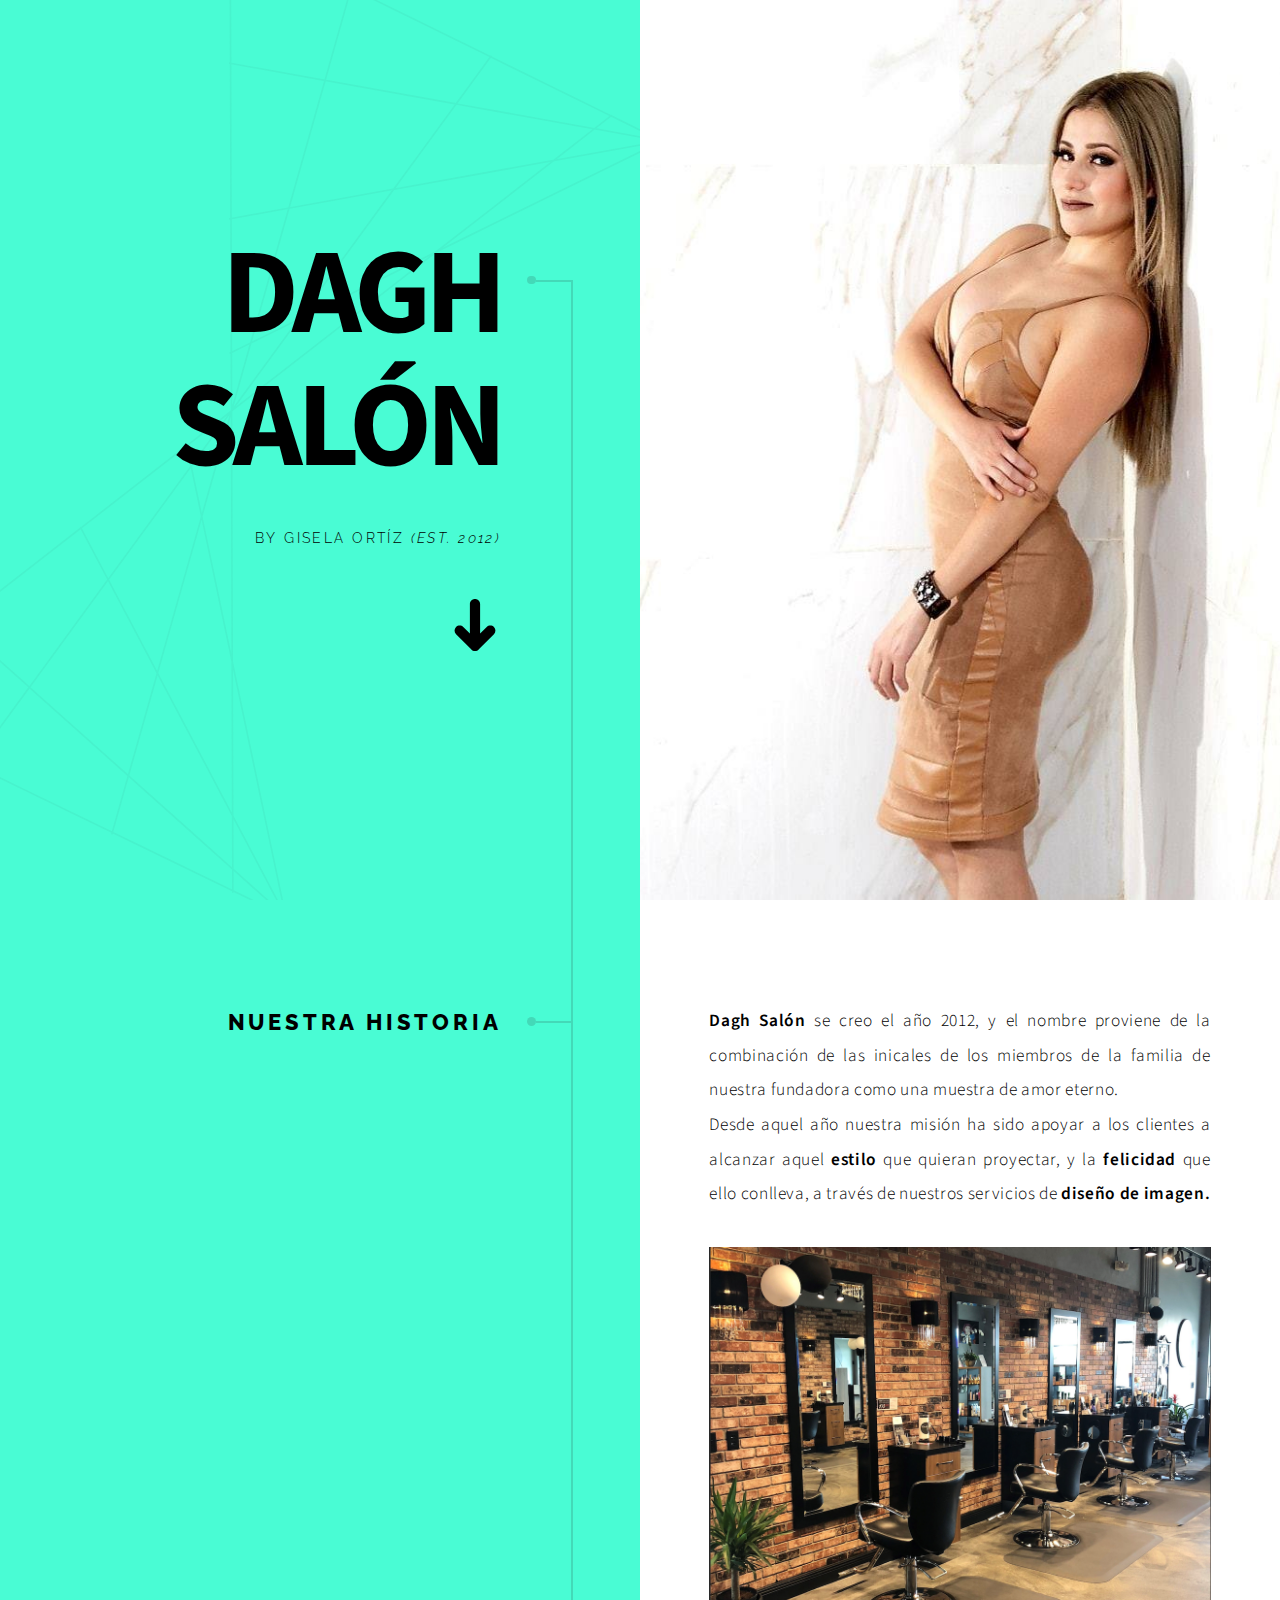
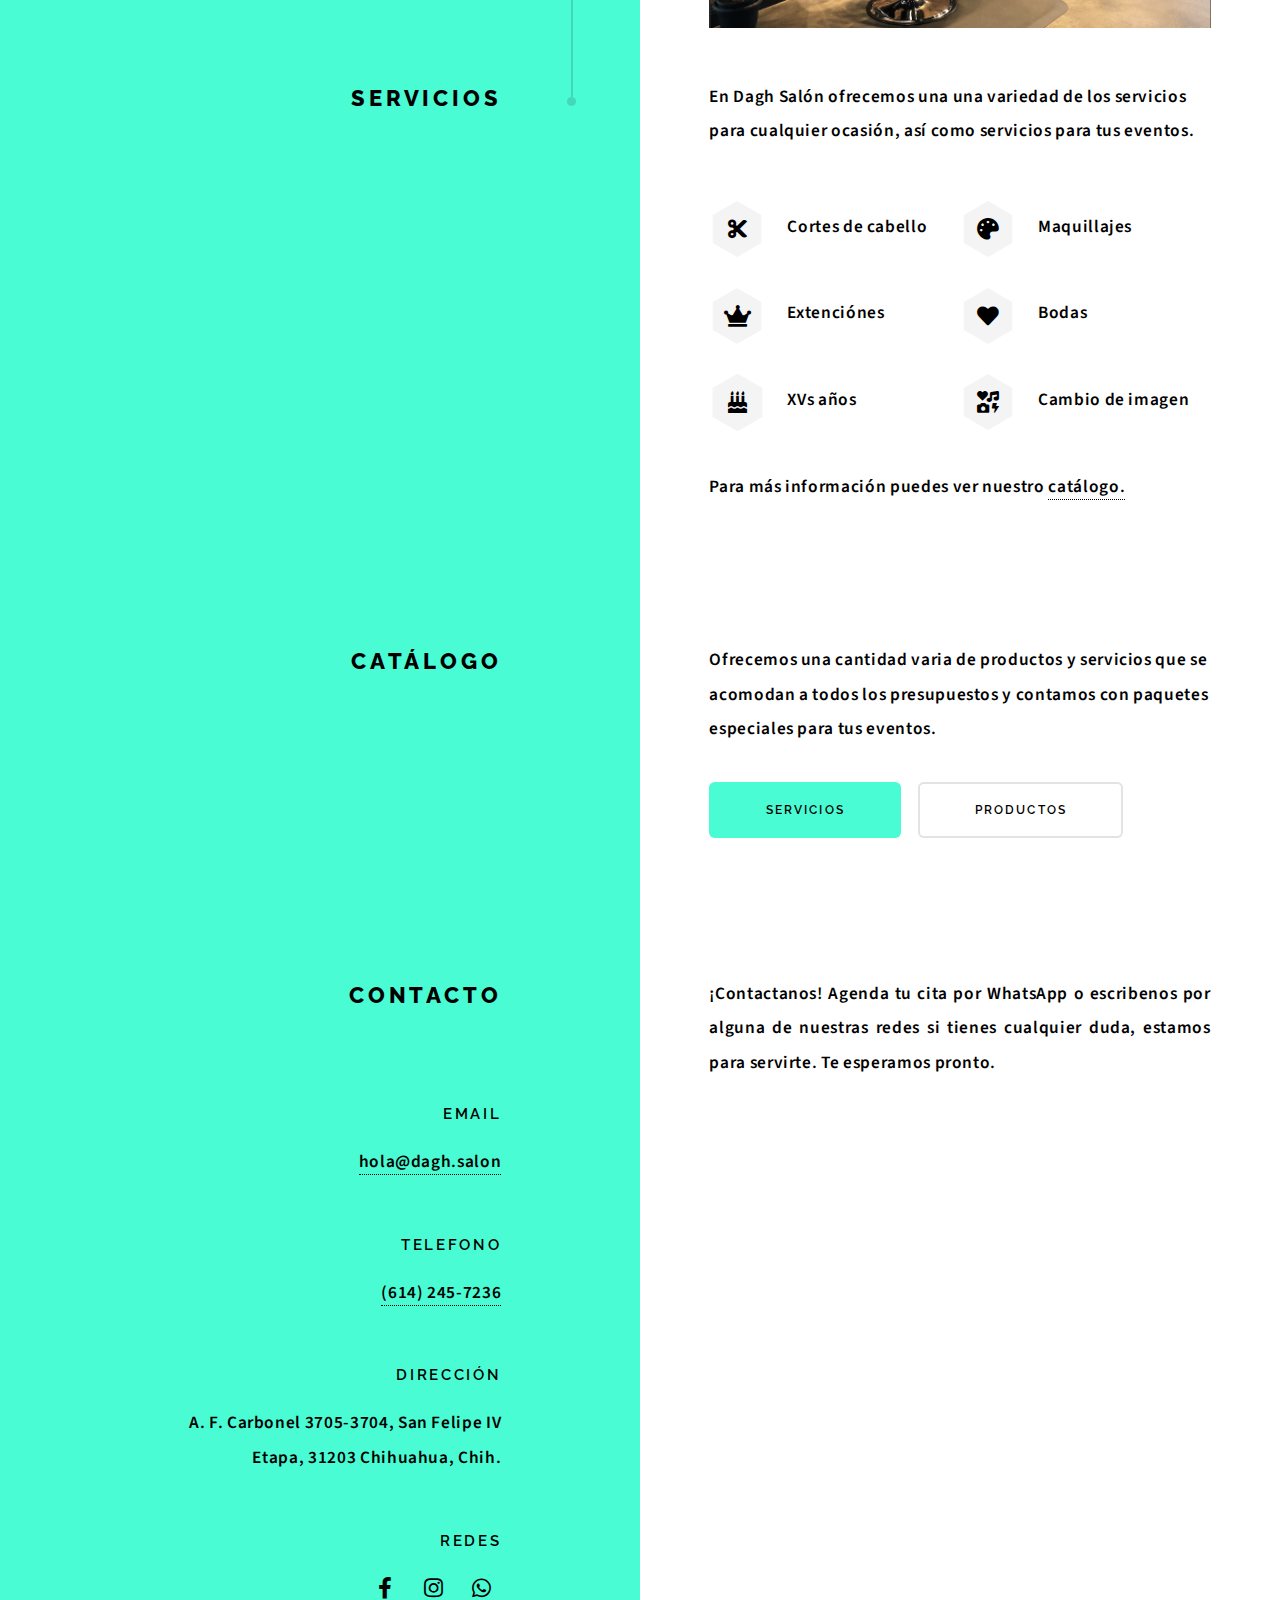
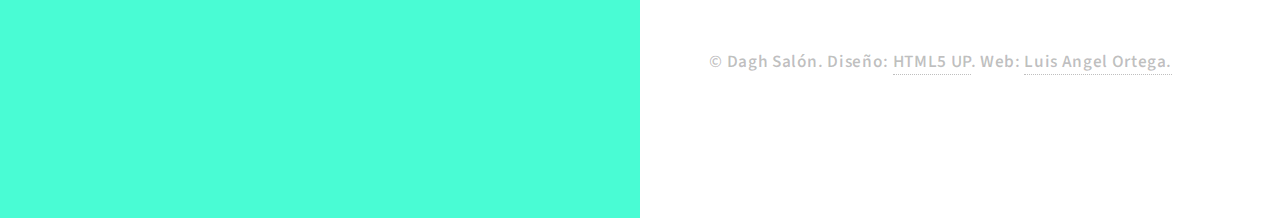
==== index.html @ 9824802d "🔥 Deleted testimony section" ====
<!DOCTYPE HTML>
<html>
	<head>
		<title>Dagh Salón - By Gisela Ortíz</title>
		<meta charset="utf-8" />
		<meta name="viewport" content="width=device-width, initial-scale=1, user-scalable=no" />
		<meta name="description" content="" />
		<meta name="keywords" content="" />
		<link rel="stylesheet" href="assets/css/paradigm.css" />
	</head>
	<body class="is-preload">

		<!-- Wrapper -->
			<div id="wrapper">

				<!-- Intro -->
					<section class="intro">
						<header>
							<h1 style="width: 20rem !important; font-size: 7rem !important;">
								DAGH SALÓN
							</h1>
							<p>
								By Gisela Ortíz
								<i>(Est. 2012)</i>
							</p>
							<ul class="actions">
								<li><a href="#first" class="arrow scrolly"><span class="label">Next</span></a></li>
							</ul>
						</header>
						<div class="content">
							<span class="image fill" data-position="center"><img src="images/pic01.jpg" alt="" /></span>
						</div>
					</section>

				<!-- Section -->
					<section id="first">
						<header>
							<h2>Nuestra historia</h2>
						</header>
						<div class="content">
							<p style="text-align: justify;">
								<strong>Dagh Salón</strong> se creo el año 2012, y el nombre proviene de la combinación de las inicales de los miembros de la familia de nuestra fundadora como una muestra de amor eterno. 
								<br>
								Desde aquel año nuestra misión ha sido apoyar a los clientes a alcanzar aquel <strong>estilo</strong> que quieran proyectar, y la <strong>felicidad</strong> que ello conlleva, a través de nuestros servicios de <strong>diseño de imagen.<strong>
							</p>
							<span class="image main"><img src="images/interior.png" alt="" /></span>
						</div>
					</section>

				<!-- Section -->
					<section>
						<header>
							<h2>Servicios</h2>
						</header>
						<div class="content">
							<p> En Dagh Salón ofrecemos una una variedad de los servicios para cualquier ocasión, así como servicios para tus eventos. </p>
							<ul class="feature-icons">
								<li class="icon solid fa-cut">Cortes de cabello</li>
								<li class="icon solid fa-palette">Maquillajes</li>
								<li class="icon solid fa-crown">Extenciónes</li>
								<li class="icon solid fa-heart">Bodas</li>
								<li class="icon solid fa-birthday-cake">XVs años</li>
								<li class="icon solid fa-icons">Cambio de imagen</li>
							</ul>
							<p>
								Para más información puedes ver nuestro 
								<a href="#catalog"><strong>catálogo.</strong></a>
							</p>
						</div>
					</section>

				<!-- Section -->
					<section>
						<header>
							<h2 id="catalog">Catálogo</h2>
						</header>
						<div class="content">
							<p>Ofrecemos una cantidad varia de productos y servicios que se acomodan a todos los presupuestos y contamos con paquetes especiales para tus eventos.</p>
							<ul class="actions">
								<li><a href="#" class="button primary large">Servicios</a></li>
								<li><a href="#" class="button large">Productos</a></li>
							</ul>
						</div>
					</section>
				<!-- Section -->
					<section>
						<header>
							<h2>Contacto</h2>
						</header>
						<div class="content">
							<p style="text-align: justify;">¡Contactanos! Agenda tu cita por WhatsApp o escribenos por alguna de nuestras redes si tienes cualquier duda, estamos para servirte. Te esperamos pronto.</p>
							<br>
							<!-- Google Maps iFrame -->
							<div>
								<iframe class="maps" src="https://www.google.com/maps/embed?pb=!1m18!1m12!1m3!1d3501.2362577382005!2d-106.10038948529284!3d28.65264378240988!2m3!1f0!2f0!3f0!3m2!1i1024!2i768!4f13.1!3m3!1m2!1s0x86ea432086ed272f%3A0x698ceb6345c88016!2sDagh%20Sal%C3%B3n%20By%20GIsela%20Ortiz!5e0!3m2!1ses-419!2smx!4v1629132084554!5m2!1ses-419!2smx" style="border:0;" allowfullscreen="" loading="lazy"></iframe>
							</div>
						</div>
						<footer>
							<ul class="items">
								<li>
									<h3>Email</h3>
									<a href="mailto:hola@dagh.salon">hola@dagh.salon</a>
								</li>
								<li>
									<h3>Telefono</h3>
									<a href="tel:+526142457236">(614) 245-7236</a>
								</li>
								<li>
									<h3>Dirección</h3>
									<span>A. F. Carbonel 3705-3704, San Felipe IV Etapa, 31203 Chihuahua, Chih.</span>
								</li>
								<li>
									<h3>Redes</h3>
									<ul class="icons">
										<li><a href="https://www.facebook.com/Dagh-Salon-by-Gisela-Ortiz-1614428148847439" class="icon brands fa-facebook-f"><span class="label">Facebook</span></a></li>
										<li><a href="https://www.instagram.com/daghsalon/" class="icon brands fa-instagram"><span class="label">Instagram</span></a></li>
										<li><a href="https://wa.me/526142457236" class="icon brands fa-whatsapp"><span class="label">WhatsApp</span></a></li>
									</ul>
								</li>
							</ul>
						</footer>
					</section>

				<!-- Copyright -->
					<div class="copyright">
						&copy; Dagh Salón.
						Diseño: <a href="https://html5up.net/">HTML5 UP</a>.
						Web: <a href="https://luisangel.me/">Luis Angel Ortega.</a>
					</div>

			</div>

		<!-- Scripts -->
			<script src="assets/js/jquery.min.js"></script>
			<script src="assets/js/jquery.scrolly.min.js"></script>
			<script src="assets/js/browser.min.js"></script>
			<script src="assets/js/breakpoints.min.js"></script>
			<script src="assets/js/paradigm-util.js"></script>
			<script src="assets/js/paradigm.js"></script>

	</body>
</html>
---- assets/css/paradigm.css ----
@import url(fontawesome-all.min.css);
@import url("https://fonts.googleapis.com/css?family=Source+Sans+Pro:300,600,700,300i,600i,700i|Raleway:600,800");

/*
	Paradigm Shift by HTML5 UP
	html5up.net | @ajlkn
	Free for personal and commercial use under the CCA 3.0 license (html5up.net/license)
*/

html, body, div, span, applet, object,
iframe, h1, h2, h3, h4, h5, h6, p, blockquote,
pre, a, abbr, acronym, address, big, cite,
code, del, dfn, em, img, ins, kbd, q, s, samp,
small, strike, strong, sub, sup, tt, var, b,
u, i, center, dl, dt, dd, ol, ul, li, fieldset,
form, label, legend, table, caption, tbody,
tfoot, thead, tr, th, td, article, aside,
canvas, details, embed, figure, figcaption,
footer, header, hgroup, menu, nav, output, ruby,
section, summary, time, mark, audio, video {
	margin: 0;
	padding: 0;
	border: 0;
	font-size: 100%;
	font: inherit;
	vertical-align: baseline;}

article, aside, details, figcaption, figure,
footer, header, hgroup, menu, nav, section {
	display: block;}

body {
	line-height: 1;
}

ol, ul {
	list-style: none;
}

blockquote, q {
	quotes: none;
}

	blockquote:before, blockquote:after, q:before, q:after {
		content: '';
		content: none;
	}

table {
	border-collapse: collapse;
	border-spacing: 0;
}

body {
	-webkit-text-size-adjust: none;
}

mark {
	background-color: transparent;
	color: inherit;
}

input::-moz-focus-inner {
	border: 0;
	padding: 0;
}

input, select, textarea {
	-moz-appearance: none;
	-webkit-appearance: none;
	-ms-appearance: none;
	appearance: none;
}

/* Basic */

	@-ms-viewport {
		width: device-width;
	}

	body {
		-ms-overflow-style: scrollbar;
	}

	@media screen and (max-width: 480px) {

		html, body {
			min-width: 320px;
		}

	}

	html {
		box-sizing: border-box;
	}

	*, *:before, *:after {
		box-sizing: inherit;
	}

	html {
		overflow-x: hidden;
	}

	body {
		background: #ffffff;
		overflow-x: hidden;
	}

		body.is-preload *, body.is-preload *:before, body.is-preload *:after {
			-moz-animation: none !important;
			-webkit-animation: none !important;
			-ms-animation: none !important;
			animation: none !important;
			-moz-transition: none !important;
			-webkit-transition: none !important;
			-ms-transition: none !important;
			transition: none !important;
		}

/* Typography */

	html {
		font-size: 18pt;
	}

		@media screen and (max-width: 1920px) {

			html {
				font-size: 13pt;
			}

		}

		@media screen and (max-width: 1152px) {

			html {
				font-size: 14pt;
			}

		}

		@media screen and (max-width: 736px) {

			html {
				font-size: 12pt;
			}

		}

		@media screen and (max-width: 480px) {

			html {
				font-size: 11pt;
			}

		}

	body {
		background-color: #ffffff;
		color: #000000;
	}

	body, input, select, textarea {
		color: #000000;
		font-family: "Source Sans Pro", Helvetica, sans-serif;
		font-size: 1rem;
		font-weight: 300;
		letter-spacing: 0.0375em;
		line-height: 2;
	}

	a {
		-moz-transition: border-bottom-color 0.25s ease-in-out;
		-webkit-transition: border-bottom-color 0.25s ease-in-out;
		-ms-transition: border-bottom-color 0.25s ease-in-out;
		transition: border-bottom-color 0.25s ease-in-out;
		text-decoration: none;
		color: #000000;
		border-bottom: dotted 1px;
	}

		a:hover {
			text-decoration: none;
			border-bottom-color: transparent;
		}

	strong, b {
		font-weight: 600;
		color: #000000;
	}

	em, i {
		font-style: italic;
	}

	p {
		margin: 0 0 2rem 0;
	}

	h1, h2, h3, h4, h5, h6 {
		color: #000000;
		font-family: "Raleway", Helvetica, sans-serif;
		font-weight: 600;
		letter-spacing: 0.175em;
		line-height: 1.75;
		margin: 0 0 1.5rem 0;
		text-transform: uppercase;
	}

		h1 a, h2 a, h3 a, h4 a, h5 a, h6 a {
			color: inherit;
			text-decoration: none;
		}

	h1 {
		font-family: "Source Sans Pro", Helvetica, sans-serif;
		font-size: 5rem;
		font-weight: 700;
		letter-spacing: -0.05em;
		line-height: 1.1;
		margin: 0 0 1.5rem 0;
		text-transform: none;
	}

	h2 {
		font-size: 1.25rem;
		font-weight: 800;
		margin: 0 0 2rem 0;
	}

	h3 {
		font-size: 0.875rem;
	}

	h4 {
		font-size: 0.875rem;
	}

	h5 {
		font-size: 0.75rem;
	}

	h6 {
		font-size: 0.625rem;
	}

	@media screen and (max-width: 736px) {

		h1 {
			font-size: 4.5rem;
			line-height: 1.1;
		}

		h2 {
			font-size: 1.25rem;
			line-height: 1.7;
		}

		h3 {
			font-size: 0.9rem;
		}

		h4 {
			font-size: 0.75rem;
		}

		h5 {
			font-size: 0.675rem;
		}

	}

	@media screen and (max-width: 360px) {

		h1 {
			font-size: 3.75rem;
		}

		h2 {
			font-size: 1.125rem;
		}

		h3 {
			font-size: 0.8rem;
		}

		h4 {
			font-size: 0.675rem;
		}

		h5 {
			font-size: 0.675rem;
		}

	}

	sub {
		font-size: 0.8rem;
		position: relative;
		top: 0.5rem;
	}

	sup {
		font-size: 0.8rem;
		position: relative;
		top: -0.5rem;
	}

	blockquote {
		border-left: solid 0.5rem rgba(144, 144, 144, 0.25);
		font-style: italic;
		margin: 0 0 2rem 0;
		padding: 1rem 0 1rem 2rem;
	}

	code {
		background: rgba(144, 144, 144, 0.1);
		border-radius: 0.325rem;
		font-family: "Courier New", monospace;
		font-size: 0.9rem;
		margin: 0 0.25rem;
		padding: 0.25rem 0.65rem;
	}

	pre {
		-webkit-overflow-scrolling: touch;
		font-family: "Courier New", monospace;
		font-size: 0.9rem;
		margin: 0 0 2rem 0;
		width: 100%;
	}

		pre code {
			display: block;
			line-height: 1.75;
			padding: 1rem 1.5rem;
			overflow-x: auto;
		}

	hr {
		border: 0;
		border-bottom: solid 2px rgba(144, 144, 144, 0.25);
		margin: 3rem 0;
	}

		hr.major {
			margin: 5rem 0;
		}

		@media screen and (max-width: 736px) {

			hr.major {
				margin: 3rem 0;
			}

		}

/* Row */

	.row {
		display: flex;
		flex-wrap: wrap;
		box-sizing: border-box;
		align-items: stretch;
	}

		.row > * {
			box-sizing: border-box;
		}

		.row.gtr-uniform > * > :last-child {
			margin-bottom: 0;
		}

		.row.aln-left {
			justify-content: flex-start;
		}

		.row.aln-center {
			justify-content: center;
		}

		.row.aln-right {
			justify-content: flex-end;
		}

		.row.aln-top {
			align-items: flex-start;
		}

		.row.aln-middle {
			align-items: center;
		}

		.row.aln-bottom {
			align-items: flex-end;
		}

		.row > .imp {
			order: -1;
		}

		.row > .col-1 {
			width: 8.33333%;
		}

		.row > .off-1 {
			margin-left: 8.33333%;
		}

		.row > .col-2 {
			width: 16.66667%;
		}

		.row > .off-2 {
			margin-left: 16.66667%;
		}

		.row > .col-3 {
			width: 25%;
		}

		.row > .off-3 {
			margin-left: 25%;
		}

		.row > .col-4 {
			width: 33.33333%;
		}

		.row > .off-4 {
			margin-left: 33.33333%;
		}

		.row > .col-5 {
			width: 41.66667%;
		}

		.row > .off-5 {
			margin-left: 41.66667%;
		}

		.row > .col-6 {
			width: 50%;
		}

		.row > .off-6 {
			margin-left: 50%;
		}

		.row > .col-7 {
			width: 58.33333%;
		}

		.row > .off-7 {
			margin-left: 58.33333%;
		}

		.row > .col-8 {
			width: 66.66667%;
		}

		.row > .off-8 {
			margin-left: 66.66667%;
		}

		.row > .col-9 {
			width: 75%;
		}

		.row > .off-9 {
			margin-left: 75%;
		}

		.row > .col-10 {
			width: 83.33333%;
		}

		.row > .off-10 {
			margin-left: 83.33333%;
		}

		.row > .col-11 {
			width: 91.66667%;
		}

		.row > .off-11 {
			margin-left: 91.66667%;
		}

		.row > .col-12 {
			width: 100%;
		}

		.row > .off-12 {
			margin-left: 100%;
		}

		.row.gtr-0 {
			margin-top: 0;
			margin-left: 0rem;
		}

			.row.gtr-0 > * {
				padding: 0 0 0 0rem;
			}

			.row.gtr-0.gtr-uniform {
				margin-top: 0rem;
			}

				.row.gtr-0.gtr-uniform > * {
					padding-top: 0rem;
				}

		.row.gtr-25 {
			margin-top: 0;
			margin-left: -0.5rem;
		}

			.row.gtr-25 > * {
				padding: 0 0 0 0.5rem;
			}

			.row.gtr-25.gtr-uniform {
				margin-top: -0.5rem;
			}

				.row.gtr-25.gtr-uniform > * {
					padding-top: 0.5rem;
				}

		.row.gtr-50 {
			margin-top: 0;
			margin-left: -1rem;
		}

			.row.gtr-50 > * {
				padding: 0 0 0 1rem;
			}

			.row.gtr-50.gtr-uniform {
				margin-top: -1rem;
			}

				.row.gtr-50.gtr-uniform > * {
					padding-top: 1rem;
				}

		.row {
			margin-top: 0;
			margin-left: -2rem;
		}

			.row > * {
				padding: 0 0 0 2rem;
			}

			.row.gtr-uniform {
				margin-top: -2rem;
			}

				.row.gtr-uniform > * {
					padding-top: 2rem;
				}

		.row.gtr-150 {
			margin-top: 0;
			margin-left: -3rem;
		}

			.row.gtr-150 > * {
				padding: 0 0 0 3rem;
			}

			.row.gtr-150.gtr-uniform {
				margin-top: -3rem;
			}

				.row.gtr-150.gtr-uniform > * {
					padding-top: 3rem;
				}

		.row.gtr-200 {
			margin-top: 0;
			margin-left: -4rem;
		}

			.row.gtr-200 > * {
				padding: 0 0 0 4rem;
			}

			.row.gtr-200.gtr-uniform {
				margin-top: -4rem;
			}

				.row.gtr-200.gtr-uniform > * {
					padding-top: 4rem;
				}

		@media screen and (max-width: 1920px) {

			.row {
				display: flex;
				flex-wrap: wrap;
				box-sizing: border-box;
				align-items: stretch;
			}

				.row > * {
					box-sizing: border-box;
				}

				.row.gtr-uniform > * > :last-child {
					margin-bottom: 0;
				}

				.row.aln-left {
					justify-content: flex-start;
				}

				.row.aln-center {
					justify-content: center;
				}

				.row.aln-right {
					justify-content: flex-end;
				}

				.row.aln-top {
					align-items: flex-start;
				}

				.row.aln-middle {
					align-items: center;
				}

				.row.aln-bottom {
					align-items: flex-end;
				}

				.row > .imp-xlarge {
					order: -1;
				}

				.row > .col-1-xlarge {
					width: 8.33333%;
				}

				.row > .off-1-xlarge {
					margin-left: 8.33333%;
				}

				.row > .col-2-xlarge {
					width: 16.66667%;
				}

				.row > .off-2-xlarge {
					margin-left: 16.66667%;
				}

				.row > .col-3-xlarge {
					width: 25%;
				}

				.row > .off-3-xlarge {
					margin-left: 25%;
				}

				.row > .col-4-xlarge {
					width: 33.33333%;
				}

				.row > .off-4-xlarge {
					margin-left: 33.33333%;
				}

				.row > .col-5-xlarge {
					width: 41.66667%;
				}

				.row > .off-5-xlarge {
					margin-left: 41.66667%;
				}

				.row > .col-6-xlarge {
					width: 50%;
				}

				.row > .off-6-xlarge {
					margin-left: 50%;
				}

				.row > .col-7-xlarge {
					width: 58.33333%;
				}

				.row > .off-7-xlarge {
					margin-left: 58.33333%;
				}

				.row > .col-8-xlarge {
					width: 66.66667%;
				}

				.row > .off-8-xlarge {
					margin-left: 66.66667%;
				}

				.row > .col-9-xlarge {
					width: 75%;
				}

				.row > .off-9-xlarge {
					margin-left: 75%;
				}

				.row > .col-10-xlarge {
					width: 83.33333%;
				}

				.row > .off-10-xlarge {
					margin-left: 83.33333%;
				}

				.row > .col-11-xlarge {
					width: 91.66667%;
				}

				.row > .off-11-xlarge {
					margin-left: 91.66667%;
				}

				.row > .col-12-xlarge {
					width: 100%;
				}

				.row > .off-12-xlarge {
					margin-left: 100%;
				}

				.row.gtr-0 {
					margin-top: 0;
					margin-left: 0rem;
				}

					.row.gtr-0 > * {
						padding: 0 0 0 0rem;
					}

					.row.gtr-0.gtr-uniform {
						margin-top: 0rem;
					}

						.row.gtr-0.gtr-uniform > * {
							padding-top: 0rem;
						}

				.row.gtr-25 {
					margin-top: 0;
					margin-left: -0.5rem;
				}

					.row.gtr-25 > * {
						padding: 0 0 0 0.5rem;
					}

					.row.gtr-25.gtr-uniform {
						margin-top: -0.5rem;
					}

						.row.gtr-25.gtr-uniform > * {
							padding-top: 0.5rem;
						}

				.row.gtr-50 {
					margin-top: 0;
					margin-left: -1rem;
				}

					.row.gtr-50 > * {
						padding: 0 0 0 1rem;
					}

					.row.gtr-50.gtr-uniform {
						margin-top: -1rem;
					}

						.row.gtr-50.gtr-uniform > * {
							padding-top: 1rem;
						}

				.row {
					margin-top: 0;
					margin-left: -2rem;
				}

					.row > * {
						padding: 0 0 0 2rem;
					}

					.row.gtr-uniform {
						margin-top: -2rem;
					}

						.row.gtr-uniform > * {
							padding-top: 2rem;
						}

				.row.gtr-150 {
					margin-top: 0;
					margin-left: -3rem;
				}

					.row.gtr-150 > * {
						padding: 0 0 0 3rem;
					}

					.row.gtr-150.gtr-uniform {
						margin-top: -3rem;
					}

						.row.gtr-150.gtr-uniform > * {
							padding-top: 3rem;
						}

				.row.gtr-200 {
					margin-top: 0;
					margin-left: -4rem;
				}

					.row.gtr-200 > * {
						padding: 0 0 0 4rem;
					}

					.row.gtr-200.gtr-uniform {
						margin-top: -4rem;
					}

						.row.gtr-200.gtr-uniform > * {
							padding-top: 4rem;
						}

		}

		@media screen and (max-width: 1280px) {

			.row {
				display: flex;
				flex-wrap: wrap;
				box-sizing: border-box;
				align-items: stretch;
			}

				.row > * {
					box-sizing: border-box;
				}

				.row.gtr-uniform > * > :last-child {
					margin-bottom: 0;
				}

				.row.aln-left {
					justify-content: flex-start;
				}

				.row.aln-center {
					justify-content: center;
				}

				.row.aln-right {
					justify-content: flex-end;
				}

				.row.aln-top {
					align-items: flex-start;
				}

				.row.aln-middle {
					align-items: center;
				}

				.row.aln-bottom {
					align-items: flex-end;
				}

				.row > .imp-large {
					order: -1;
				}

				.row > .col-1-large {
					width: 8.33333%;
				}

				.row > .off-1-large {
					margin-left: 8.33333%;
				}

				.row > .col-2-large {
					width: 16.66667%;
				}

				.row > .off-2-large {
					margin-left: 16.66667%;
				}

				.row > .col-3-large {
					width: 25%;
				}

				.row > .off-3-large {
					margin-left: 25%;
				}

				.row > .col-4-large {
					width: 33.33333%;
				}

				.row > .off-4-large {
					margin-left: 33.33333%;
				}

				.row > .col-5-large {
					width: 41.66667%;
				}

				.row > .off-5-large {
					margin-left: 41.66667%;
				}

				.row > .col-6-large {
					width: 50%;
				}

				.row > .off-6-large {
					margin-left: 50%;
				}

				.row > .col-7-large {
					width: 58.33333%;
				}

				.row > .off-7-large {
					margin-left: 58.33333%;
				}

				.row > .col-8-large {
					width: 66.66667%;
				}

				.row > .off-8-large {
					margin-left: 66.66667%;
				}

				.row > .col-9-large {
					width: 75%;
				}

				.row > .off-9-large {
					margin-left: 75%;
				}

				.row > .col-10-large {
					width: 83.33333%;
				}

				.row > .off-10-large {
					margin-left: 83.33333%;
				}

				.row > .col-11-large {
					width: 91.66667%;
				}

				.row > .off-11-large {
					margin-left: 91.66667%;
				}

				.row > .col-12-large {
					width: 100%;
				}

				.row > .off-12-large {
					margin-left: 100%;
				}

				.row.gtr-0 {
					margin-top: 0;
					margin-left: 0rem;
				}

					.row.gtr-0 > * {
						padding: 0 0 0 0rem;
					}

					.row.gtr-0.gtr-uniform {
						margin-top: 0rem;
					}

						.row.gtr-0.gtr-uniform > * {
							padding-top: 0rem;
						}

				.row.gtr-25 {
					margin-top: 0;
					margin-left: -0.375rem;
				}

					.row.gtr-25 > * {
						padding: 0 0 0 0.375rem;
					}

					.row.gtr-25.gtr-uniform {
						margin-top: -0.375rem;
					}

						.row.gtr-25.gtr-uniform > * {
							padding-top: 0.375rem;
						}

				.row.gtr-50 {
					margin-top: 0;
					margin-left: -0.75rem;
				}

					.row.gtr-50 > * {
						padding: 0 0 0 0.75rem;
					}

					.row.gtr-50.gtr-uniform {
						margin-top: -0.75rem;
					}

						.row.gtr-50.gtr-uniform > * {
							padding-top: 0.75rem;
						}

				.row {
					margin-top: 0;
					margin-left: -1.5rem;
				}

					.row > * {
						padding: 0 0 0 1.5rem;
					}

					.row.gtr-uniform {
						margin-top: -1.5rem;
					}

						.row.gtr-uniform > * {
							padding-top: 1.5rem;
						}

				.row.gtr-150 {
					margin-top: 0;
					margin-left: -2.25rem;
				}

					.row.gtr-150 > * {
						padding: 0 0 0 2.25rem;
					}

					.row.gtr-150.gtr-uniform {
						margin-top: -2.25rem;
					}

						.row.gtr-150.gtr-uniform > * {
							padding-top: 2.25rem;
						}

				.row.gtr-200 {
					margin-top: 0;
					margin-left: -3rem;
				}

					.row.gtr-200 > * {
						padding: 0 0 0 3rem;
					}

					.row.gtr-200.gtr-uniform {
						margin-top: -3rem;
					}

						.row.gtr-200.gtr-uniform > * {
							padding-top: 3rem;
						}

		}

		@media screen and (max-width: 1152px) {

			.row {
				display: flex;
				flex-wrap: wrap;
				box-sizing: border-box;
				align-items: stretch;
			}

				.row > * {
					box-sizing: border-box;
				}

				.row.gtr-uniform > * > :last-child {
					margin-bottom: 0;
				}

				.row.aln-left {
					justify-content: flex-start;
				}

				.row.aln-center {
					justify-content: center;
				}

				.row.aln-right {
					justify-content: flex-end;
				}

				.row.aln-top {
					align-items: flex-start;
				}

				.row.aln-middle {
					align-items: center;
				}

				.row.aln-bottom {
					align-items: flex-end;
				}

				.row > .imp-medium {
					order: -1;
				}

				.row > .col-1-medium {
					width: 8.33333%;
				}

				.row > .off-1-medium {
					margin-left: 8.33333%;
				}

				.row > .col-2-medium {
					width: 16.66667%;
				}

				.row > .off-2-medium {
					margin-left: 16.66667%;
				}

				.row > .col-3-medium {
					width: 25%;
				}

				.row > .off-3-medium {
					margin-left: 25%;
				}

				.row > .col-4-medium {
					width: 33.33333%;
				}

				.row > .off-4-medium {
					margin-left: 33.33333%;
				}

				.row > .col-5-medium {
					width: 41.66667%;
				}

				.row > .off-5-medium {
					margin-left: 41.66667%;
				}

				.row > .col-6-medium {
					width: 50%;
				}

				.row > .off-6-medium {
					margin-left: 50%;
				}

				.row > .col-7-medium {
					width: 58.33333%;
				}

				.row > .off-7-medium {
					margin-left: 58.33333%;
				}

				.row > .col-8-medium {
					width: 66.66667%;
				}

				.row > .off-8-medium {
					margin-left: 66.66667%;
				}

				.row > .col-9-medium {
					width: 75%;
				}

				.row > .off-9-medium {
					margin-left: 75%;
				}

				.row > .col-10-medium {
					width: 83.33333%;
				}

				.row > .off-10-medium {
					margin-left: 83.33333%;
				}

				.row > .col-11-medium {
					width: 91.66667%;
				}

				.row > .off-11-medium {
					margin-left: 91.66667%;
				}

				.row > .col-12-medium {
					width: 100%;
				}

				.row > .off-12-medium {
					margin-left: 100%;
				}

				.row.gtr-0 {
					margin-top: 0;
					margin-left: 0rem;
				}

					.row.gtr-0 > * {
						padding: 0 0 0 0rem;
					}

					.row.gtr-0.gtr-uniform {
						margin-top: 0rem;
					}

						.row.gtr-0.gtr-uniform > * {
							padding-top: 0rem;
						}

				.row.gtr-25 {
					margin-top: 0;
					margin-left: -0.375rem;
				}

					.row.gtr-25 > * {
						padding: 0 0 0 0.375rem;
					}

					.row.gtr-25.gtr-uniform {
						margin-top: -0.375rem;
					}

						.row.gtr-25.gtr-uniform > * {
							padding-top: 0.375rem;
						}

				.row.gtr-50 {
					margin-top: 0;
					margin-left: -0.75rem;
				}

					.row.gtr-50 > * {
						padding: 0 0 0 0.75rem;
					}

					.row.gtr-50.gtr-uniform {
						margin-top: -0.75rem;
					}

						.row.gtr-50.gtr-uniform > * {
							padding-top: 0.75rem;
						}

				.row {
					margin-top: 0;
					margin-left: -1.5rem;
				}

					.row > * {
						padding: 0 0 0 1.5rem;
					}

					.row.gtr-uniform {
						margin-top: -1.5rem;
					}

						.row.gtr-uniform > * {
							padding-top: 1.5rem;
						}

				.row.gtr-150 {
					margin-top: 0;
					margin-left: -2.25rem;
				}

					.row.gtr-150 > * {
						padding: 0 0 0 2.25rem;
					}

					.row.gtr-150.gtr-uniform {
						margin-top: -2.25rem;
					}

						.row.gtr-150.gtr-uniform > * {
							padding-top: 2.25rem;
						}

				.row.gtr-200 {
					margin-top: 0;
					margin-left: -3rem;
				}

					.row.gtr-200 > * {
						padding: 0 0 0 3rem;
					}

					.row.gtr-200.gtr-uniform {
						margin-top: -3rem;
					}

						.row.gtr-200.gtr-uniform > * {
							padding-top: 3rem;
						}

		}

		@media screen and (max-width: 736px) {

			.row {
				display: flex;
				flex-wrap: wrap;
				box-sizing: border-box;
				align-items: stretch;
			}

				.row > * {
					box-sizing: border-box;
				}

				.row.gtr-uniform > * > :last-child {
					margin-bottom: 0;
				}

				.row.aln-left {
					justify-content: flex-start;
				}

				.row.aln-center {
					justify-content: center;
				}

				.row.aln-right {
					justify-content: flex-end;
				}

				.row.aln-top {
					align-items: flex-start;
				}

				.row.aln-middle {
					align-items: center;
				}

				.row.aln-bottom {
					align-items: flex-end;
				}

				.row > .imp-small {
					order: -1;
				}

				.row > .col-1-small {
					width: 8.33333%;
				}

				.row > .off-1-small {
					margin-left: 8.33333%;
				}

				.row > .col-2-small {
					width: 16.66667%;
				}

				.row > .off-2-small {
					margin-left: 16.66667%;
				}

				.row > .col-3-small {
					width: 25%;
				}

				.row > .off-3-small {
					margin-left: 25%;
				}

				.row > .col-4-small {
					width: 33.33333%;
				}

				.row > .off-4-small {
					margin-left: 33.33333%;
				}

				.row > .col-5-small {
					width: 41.66667%;
				}

				.row > .off-5-small {
					margin-left: 41.66667%;
				}

				.row > .col-6-small {
					width: 50%;
				}

				.row > .off-6-small {
					margin-left: 50%;
				}

				.row > .col-7-small {
					width: 58.33333%;
				}

				.row > .off-7-small {
					margin-left: 58.33333%;
				}

				.row > .col-8-small {
					width: 66.66667%;
				}

				.row > .off-8-small {
					margin-left: 66.66667%;
				}

				.row > .col-9-small {
					width: 75%;
				}

				.row > .off-9-small {
					margin-left: 75%;
				}

				.row > .col-10-small {
					width: 83.33333%;
				}

				.row > .off-10-small {
					margin-left: 83.33333%;
				}

				.row > .col-11-small {
					width: 91.66667%;
				}

				.row > .off-11-small {
					margin-left: 91.66667%;
				}

				.row > .col-12-small {
					width: 100%;
				}

				.row > .off-12-small {
					margin-left: 100%;
				}

				.row.gtr-0 {
					margin-top: 0;
					margin-left: 0rem;
				}

					.row.gtr-0 > * {
						padding: 0 0 0 0rem;
					}

					.row.gtr-0.gtr-uniform {
						margin-top: 0rem;
					}

						.row.gtr-0.gtr-uniform > * {
							padding-top: 0rem;
						}

				.row.gtr-25 {
					margin-top: 0;
					margin-left: -0.3125rem;
				}

					.row.gtr-25 > * {
						padding: 0 0 0 0.3125rem;
					}

					.row.gtr-25.gtr-uniform {
						margin-top: -0.3125rem;
					}

						.row.gtr-25.gtr-uniform > * {
							padding-top: 0.3125rem;
						}

				.row.gtr-50 {
					margin-top: 0;
					margin-left: -0.625rem;
				}

					.row.gtr-50 > * {
						padding: 0 0 0 0.625rem;
					}

					.row.gtr-50.gtr-uniform {
						margin-top: -0.625rem;
					}

						.row.gtr-50.gtr-uniform > * {
							padding-top: 0.625rem;
						}

				.row {
					margin-top: 0;
					margin-left: -1.25rem;
				}

					.row > * {
						padding: 0 0 0 1.25rem;
					}

					.row.gtr-uniform {
						margin-top: -1.25rem;
					}

						.row.gtr-uniform > * {
							padding-top: 1.25rem;
						}

				.row.gtr-150 {
					margin-top: 0;
					margin-left: -1.875rem;
				}

					.row.gtr-150 > * {
						padding: 0 0 0 1.875rem;
					}

					.row.gtr-150.gtr-uniform {
						margin-top: -1.875rem;
					}

						.row.gtr-150.gtr-uniform > * {
							padding-top: 1.875rem;
						}

				.row.gtr-200 {
					margin-top: 0;
					margin-left: -2.5rem;
				}

					.row.gtr-200 > * {
						padding: 0 0 0 2.5rem;
					}

					.row.gtr-200.gtr-uniform {
						margin-top: -2.5rem;
					}

						.row.gtr-200.gtr-uniform > * {
							padding-top: 2.5rem;
						}

		}

		@media screen and (max-width: 480px) {

			.row {
				display: flex;
				flex-wrap: wrap;
				box-sizing: border-box;
				align-items: stretch;
			}

				.row > * {
					box-sizing: border-box;
				}

				.row.gtr-uniform > * > :last-child {
					margin-bottom: 0;
				}

				.row.aln-left {
					justify-content: flex-start;
				}

				.row.aln-center {
					justify-content: center;
				}

				.row.aln-right {
					justify-content: flex-end;
				}

				.row.aln-top {
					align-items: flex-start;
				}

				.row.aln-middle {
					align-items: center;
				}

				.row.aln-bottom {
					align-items: flex-end;
				}

				.row > .imp-xsmall {
					order: -1;
				}

				.row > .col-1-xsmall {
					width: 8.33333%;
				}

				.row > .off-1-xsmall {
					margin-left: 8.33333%;
				}

				.row > .col-2-xsmall {
					width: 16.66667%;
				}

				.row > .off-2-xsmall {
					margin-left: 16.66667%;
				}

				.row > .col-3-xsmall {
					width: 25%;
				}

				.row > .off-3-xsmall {
					margin-left: 25%;
				}

				.row > .col-4-xsmall {
					width: 33.33333%;
				}

				.row > .off-4-xsmall {
					margin-left: 33.33333%;
				}

				.row > .col-5-xsmall {
					width: 41.66667%;
				}

				.row > .off-5-xsmall {
					margin-left: 41.66667%;
				}

				.row > .col-6-xsmall {
					width: 50%;
				}

				.row > .off-6-xsmall {
					margin-left: 50%;
				}

				.row > .col-7-xsmall {
					width: 58.33333%;
				}

				.row > .off-7-xsmall {
					margin-left: 58.33333%;
				}

				.row > .col-8-xsmall {
					width: 66.66667%;
				}

				.row > .off-8-xsmall {
					margin-left: 66.66667%;
				}

				.row > .col-9-xsmall {
					width: 75%;
				}

				.row > .off-9-xsmall {
					margin-left: 75%;
				}

				.row > .col-10-xsmall {
					width: 83.33333%;
				}

				.row > .off-10-xsmall {
					margin-left: 83.33333%;
				}

				.row > .col-11-xsmall {
					width: 91.66667%;
				}

				.row > .off-11-xsmall {
					margin-left: 91.66667%;
				}

				.row > .col-12-xsmall {
					width: 100%;
				}

				.row > .off-12-xsmall {
					margin-left: 100%;
				}

				.row.gtr-0 {
					margin-top: 0;
					margin-left: 0rem;
				}

					.row.gtr-0 > * {
						padding: 0 0 0 0rem;
					}

					.row.gtr-0.gtr-uniform {
						margin-top: 0rem;
					}

						.row.gtr-0.gtr-uniform > * {
							padding-top: 0rem;
						}

				.row.gtr-25 {
					margin-top: 0;
					margin-left: -0.3125rem;
				}

					.row.gtr-25 > * {
						padding: 0 0 0 0.3125rem;
					}

					.row.gtr-25.gtr-uniform {
						margin-top: -0.3125rem;
					}

						.row.gtr-25.gtr-uniform > * {
							padding-top: 0.3125rem;
						}

				.row.gtr-50 {
					margin-top: 0;
					margin-left: -0.625rem;
				}

					.row.gtr-50 > * {
						padding: 0 0 0 0.625rem;
					}

					.row.gtr-50.gtr-uniform {
						margin-top: -0.625rem;
					}

						.row.gtr-50.gtr-uniform > * {
							padding-top: 0.625rem;
						}

				.row {
					margin-top: 0;
					margin-left: -1.25rem;
				}

					.row > * {
						padding: 0 0 0 1.25rem;
					}

					.row.gtr-uniform {
						margin-top: -1.25rem;
					}

						.row.gtr-uniform > * {
							padding-top: 1.25rem;
						}

				.row.gtr-150 {
					margin-top: 0;
					margin-left: -1.875rem;
				}

					.row.gtr-150 > * {
						padding: 0 0 0 1.875rem;
					}

					.row.gtr-150.gtr-uniform {
						margin-top: -1.875rem;
					}

						.row.gtr-150.gtr-uniform > * {
							padding-top: 1.875rem;
						}

				.row.gtr-200 {
					margin-top: 0;
					margin-left: -2.5rem;
				}

					.row.gtr-200 > * {
						padding: 0 0 0 2.5rem;
					}

					.row.gtr-200.gtr-uniform {
						margin-top: -2.5rem;
					}

						.row.gtr-200.gtr-uniform > * {
							padding-top: 2.5rem;
						}

		}

/* Box */

	.box {
		border: solid 2px rgba(144, 144, 144, 0.25);
		border-radius: 0.325rem;
		margin-bottom: 2rem;
		padding: 1.5rem;
	}

		.box > :last-child {
			margin-bottom: 0;
		}

		.box.alt {
			border: 0;
			border-radius: 0;
			padding: 0;
		}

/* Button */

	input[type="submit"],
	input[type="reset"],
	input[type="button"],
	button,
	.button {
		-moz-appearance: none;
		-webkit-appearance: none;
		-ms-appearance: none;
		appearance: none;
		-moz-transition: background-color 0.25s ease-in-out, box-shadow 0.25s ease-in-out, color 0.25s ease-in-out;
		-webkit-transition: background-color 0.25s ease-in-out, box-shadow 0.25s ease-in-out, color 0.25s ease-in-out;
		-ms-transition: background-color 0.25s ease-in-out, box-shadow 0.25s ease-in-out, color 0.25s ease-in-out;
		transition: background-color 0.25s ease-in-out, box-shadow 0.25s ease-in-out, color 0.25s ease-in-out;
		background-color: transparent;
		border-radius: 0.325rem;
		border: 0;
		box-shadow: inset 0 0 0 2px rgba(144, 144, 144, 0.25);
		color: #000000 !important;
		cursor: pointer;
		display: inline-block;
		font-family: "Raleway", Helvetica, sans-serif;
		font-size: 0.6rem;
		font-weight: 600;
		height: 3rem;
		letter-spacing: 0.175em;
		line-height: 3rem;
		padding: 0 2rem;
		text-align: center;
		text-decoration: none;
		text-transform: uppercase;
		white-space: nowrap;
	}

		input[type="submit"]:hover,
		input[type="reset"]:hover,
		input[type="button"]:hover,
		button:hover,
		.button:hover {
			box-shadow: inset 0 0 0 2px #2ee4bb;
			color: #2ee4bb !important;
		}

		input[type="submit"]:active,
		input[type="reset"]:active,
		input[type="button"]:active,
		button:active,
		.button:active {
			background-color: rgba(73, 252, 212, 0.25);
			box-shadow: inset 0 0 0 2px #2ee4bb;
			color: #2ee4bb !important;
		}

		input[type="submit"].small,
		input[type="reset"].small,
		input[type="button"].small,
		button.small,
		.button.small {
			font-size: 0.5rem;
			height: 2.25rem;
			line-height: 2.25rem;
			padding: 0 1.25rem;
		}

		input[type="submit"].large,
		input[type="reset"].large,
		input[type="button"].large,
		button.large,
		.button.large {
			font-size: 0.7rem;
			height: 3.2625rem;
			line-height: 3.2625rem;
			padding: 0 3.25rem;
		}

		input[type="submit"].wide,
		input[type="reset"].wide,
		input[type="button"].wide,
		button.wide,
		.button.wide {
			min-width: 13rem;
		}

		input[type="submit"].icon:before,
		input[type="reset"].icon:before,
		input[type="button"].icon:before,
		button.icon:before,
		.button.icon:before {
			margin-right: 0.5rem;
		}

		input[type="submit"].fit,
		input[type="reset"].fit,
		input[type="button"].fit,
		button.fit,
		.button.fit {
			width: 100%;
		}

		input[type="submit"].disabled, input[type="submit"]:disabled,
		input[type="reset"].disabled,
		input[type="reset"]:disabled,
		input[type="button"].disabled,
		input[type="button"]:disabled,
		button.disabled,
		button:disabled,
		.button.disabled,
		.button:disabled {
			pointer-events: none;
			opacity: 0.25;
		}

		input[type="submit"].primary,
		input[type="reset"].primary,
		input[type="button"].primary,
		button.primary,
		.button.primary {
			background-color: #49fcd4;
			box-shadow: none;
			color: #000000 !important;
		}

			input[type="submit"].primary:hover,
			input[type="reset"].primary:hover,
			input[type="button"].primary:hover,
			button.primary:hover,
			.button.primary:hover {
				background-color: #93ffe7;
			}

			input[type="submit"].primary:active,
			input[type="reset"].primary:active,
			input[type="button"].primary:active,
			button.primary:active,
			.button.primary:active {
				background-color: #44f2cb;
			}

		@media screen and (max-width: 736px) {

			input[type="submit"],
			input[type="reset"],
			input[type="button"],
			button,
			.button {
				font-size: 0.7rem;
				height: 3.3rem;
				line-height: 3.3rem;
			}

				input[type="submit"].large,
				input[type="reset"].large,
				input[type="button"].large,
				button.large,
				.button.large {
					font-size: 0.8rem;
					height: 3.75rem;
					line-height: 3.75rem;
				}

				input[type="submit"].small,
				input[type="reset"].small,
				input[type="button"].small,
				button.small,
				.button.small {
					font-size: 0.6rem;
					height: 3rem;
					line-height: 3rem;
				}

		}

/* Form */

	form {
		margin: 0 0 2rem 0;
	}

		form > :last-child {
			margin-bottom: 0;
		}

		form > .fields {
			display: -moz-flex;
			display: -webkit-flex;
			display: -ms-flex;
			display: flex;
			-moz-flex-wrap: wrap;
			-webkit-flex-wrap: wrap;
			-ms-flex-wrap: wrap;
			flex-wrap: wrap;
			margin: -2rem 0 2rem -2rem;
			width: calc(100% + 4rem);
		}

			form > .fields > .field {
				-moz-flex-grow: 0;
				-webkit-flex-grow: 0;
				-ms-flex-grow: 0;
				flex-grow: 0;
				-moz-flex-shrink: 0;
				-webkit-flex-shrink: 0;
				-ms-flex-shrink: 0;
				flex-shrink: 0;
				padding: 2rem 0 0 2rem;
				width: calc(100% - 2rem);
			}

				form > .fields > .field > :last-child {
					margin-bottom: 0;
				}

				form > .fields > .field.half {
					width: calc(50% - 1rem);
				}

				form > .fields > .field.third {
					width: calc(100%/3 - 0.66667rem);
				}

				form > .fields > .field.quarter {
					width: calc(25% - 0.5rem);
				}

		@media screen and (max-width: 480px) {

			form > .fields {
				margin: -1.5rem 0 2rem -1.5rem;
				width: calc(100% + 3rem);
			}

				form > .fields > .field {
					padding: 1.5rem 0 0 1.5rem;
					width: calc(100% - 1.5rem);
				}

					form > .fields > .field.half {
						width: calc(100% - 1.5rem);
					}

					form > .fields > .field.third {
						width: calc(100% - 1.5rem);
					}

					form > .fields > .field.quarter {
						width: calc(100% - 1.5rem);
					}

		}

	input[type="text"],
	input[type="password"],
	input[type="email"],
	input[type="tel"],
	input[type="search"],
	input[type="url"],
	select,
	textarea {
		-moz-appearance: none;
		-webkit-appearance: none;
		-ms-appearance: none;
		appearance: none;
		border-radius: 0.325rem;
		border: solid 2px rgba(144, 144, 144, 0.25);
		color: inherit;
		display: block;
		outline: 0;
		padding: 0 1rem;
		text-decoration: none;
		width: 100%;
	}

		input[type="text"]:invalid,
		input[type="password"]:invalid,
		input[type="email"]:invalid,
		input[type="tel"]:invalid,
		input[type="search"]:invalid,
		input[type="url"]:invalid,
		select:invalid,
		textarea:invalid {
			box-shadow: none;
		}

		input[type="text"]:focus,
		input[type="password"]:focus,
		input[type="email"]:focus,
		input[type="tel"]:focus,
		input[type="search"]:focus,
		input[type="url"]:focus,
		select:focus,
		textarea:focus {
			border-color: #2ee4bb;
		}

	label {
		color: #000000;
		display: block;
		font-family: "Raleway", Helvetica, sans-serif;
		font-size: 0.75rem;
		font-weight: 600;
		letter-spacing: 0.175em;
		line-height: 1.75;
		margin: 0 0 1rem 0;
		text-transform: uppercase;
	}

	input[type="text"],
	input[type="password"],
	input[type="email"],
	input[type="tel"],
	input[type="search"],
	input[type="url"] {
		height: 3rem;
	}

	select {
		background-image: url("data:image/svg+xml;charset=utf8,%3Csvg xmlns='http://www.w3.org/2000/svg' width='40' height='40' preserveAspectRatio='none' viewBox='0 0 40 40'%3E%3Cpath d='M9.4,12.3l10.4,10.4l10.4-10.4c0.2-0.2,0.5-0.4,0.9-0.4c0.3,0,0.6,0.1,0.9,0.4l3.3,3.3c0.2,0.2,0.4,0.5,0.4,0.9 c0,0.4-0.1,0.6-0.4,0.9L20.7,31.9c-0.2,0.2-0.5,0.4-0.9,0.4c-0.3,0-0.6-0.1-0.9-0.4L4.3,17.3c-0.2-0.2-0.4-0.5-0.4-0.9 c0-0.4,0.1-0.6,0.4-0.9l3.3-3.3c0.2-0.2,0.5-0.4,0.9-0.4S9.1,12.1,9.4,12.3z' fill='rgba(144, 144, 144, 0.25)' /%3E%3C/svg%3E");
		background-position: calc(100% - 1rem) center;
		background-repeat: no-repeat;
		background-size: 1.25rem;
		height: 3rem;
		padding-right: 3rem;
		text-overflow: ellipsis;
	}

		select option {
			background-color: #ffffff;
			color: #000000;
		}

		select:focus::-ms-value {
			background-color: transparent;
		}

		select::-ms-expand {
			display: none;
		}

	textarea {
		padding: 0.75rem 1rem;
	}

	input[type="checkbox"],
	input[type="radio"] {
		-moz-appearance: none;
		-webkit-appearance: none;
		-ms-appearance: none;
		appearance: none;
		display: block;
		float: left;
		margin-right: -2rem;
		opacity: 0;
		width: 1rem;
		z-index: -1;
	}

		input[type="checkbox"] + label,
		input[type="radio"] + label {
			text-decoration: none;
			color: #000000;
			cursor: pointer;
			display: inline-block;
			font-family: "Source Sans Pro", Helvetica, sans-serif;
			font-size: 1rem;
			font-weight: 300;
			letter-spacing: 0.0375em;
			padding-left: 2.675rem;
			padding-right: 0.875rem;
			position: relative;
			text-transform: none;
		}

			input[type="checkbox"] + label:before,
			input[type="radio"] + label:before {
				-moz-osx-font-smoothing: grayscale;
				-webkit-font-smoothing: antialiased;
				display: inline-block;
				font-style: normal;
				font-variant: normal;
				text-rendering: auto;
				line-height: 1;
				text-transform: none !important;
				font-family: 'Font Awesome 5 Free';
				font-weight: 900;
			}

			input[type="checkbox"] + label:before,
			input[type="radio"] + label:before {
				border-radius: 0.325rem;
				border: solid 2px rgba(144, 144, 144, 0.25);
				content: '';
				display: inline-block;
				font-size: 0.8rem;
				height: 2.25rem;
				left: 0;
				line-height: 2.25rem;
				position: absolute;
				text-align: center;
				top: -0.15rem;
				width: 2.25rem;
			}

		input[type="checkbox"]:checked + label:before,
		input[type="radio"]:checked + label:before {
			content: '\f00c';
			background-color: #49fcd4;
			border-color: #49fcd4;
			color: #ffffff;
		}

		input[type="checkbox"]:focus + label:before,
		input[type="radio"]:focus + label:before {
			border-color: #49fcd4;
			box-shadow: 0 0 0 1px #49fcd4;
		}

	input[type="checkbox"] + label:before {
		border-radius: 0.325rem;
	}

	input[type="radio"] + label:before {
		border-radius: 100%;
	}

	::-webkit-input-placeholder {
		opacity: 1.0;
		color: rgba(0, 0, 0, 0.25) !important;
	}

	:-moz-placeholder {
		opacity: 1.0;
		color: rgba(0, 0, 0, 0.25) !important;
	}

	::-moz-placeholder {
		opacity: 1.0;
		color: rgba(0, 0, 0, 0.25) !important;
	}

	:-ms-input-placeholder {
		opacity: 1.0;
		color: rgba(0, 0, 0, 0.25) !important;
	}

	@media screen and (max-width: 736px) {

		label {
			font-size: 0.675rem;
		}

		input[type="checkbox"] + label,
		input[type="radio"] + label {
			font-size: 1rem;
		}

	}

	@media screen and (max-width: 360px) {

		label {
			font-size: 0.675rem;
		}

		input[type="checkbox"] + label,
		input[type="radio"] + label {
			font-size: 1rem;
		}

	}

/* Icon */

	.icon {
		text-decoration: none;
		border-bottom: none;
		position: relative;
	}

		.icon:before {
			-moz-osx-font-smoothing: grayscale;
			-webkit-font-smoothing: antialiased;
			display: inline-block;
			font-style: normal;
			font-variant: normal;
			text-rendering: auto;
			line-height: 1;
			text-transform: none !important;
			font-family: 'Font Awesome 5 Free';
			font-weight: 400;
		}

		.icon > .label {
			display: none;
		}

		.icon.solid:before {
			font-weight: 900;
		}

		.icon.brands:before {
			font-family: 'Font Awesome 5 Brands';
		}

/* Image */

	.image {
		border: 0;
		display: inline-block;
		position: relative;
	}

		.image img {
			display: block;
		}

		.image[data-position] img {
			-moz-object-fit: cover;
			-webkit-object-fit: cover;
			-ms-object-fit: cover;
			object-fit: cover;
			display: block;
			position: absolute;
			top: 0;
			left: 0;
			width: 100%;
			height: 100%;
		}

		.image[data-position="top left"] img {
			-moz-object-position: top left;
			-webkit-object-position: top left;
			-ms-object-position: top left;
			object-position: top left;
		}

		.image[data-position="top"] img {
			-moz-object-position: top;
			-webkit-object-position: top;
			-ms-object-position: top;
			object-position: top;
		}

		.image[data-position="top right"] img {
			-moz-object-position: top right;
			-webkit-object-position: top right;
			-ms-object-position: top right;
			object-position: top right;
		}

		.image[data-position="right"] img {
			-moz-object-position: right;
			-webkit-object-position: right;
			-ms-object-position: right;
			object-position: right;
		}

		.image[data-position="bottom right"] img {
			-moz-object-position: bottom right;
			-webkit-object-position: bottom right;
			-ms-object-position: bottom right;
			object-position: bottom right;
		}

		.image[data-position="bottom"] img {
			-moz-object-position: bottom;
			-webkit-object-position: bottom;
			-ms-object-position: bottom;
			object-position: bottom;
		}

		.image[data-position="bottom left"] img {
			-moz-object-position: bottom left;
			-webkit-object-position: bottom left;
			-ms-object-position: bottom left;
			object-position: bottom left;
		}

		.image[data-position="left"] img {
			-moz-object-position: left;
			-webkit-object-position: left;
			-ms-object-position: left;
			object-position: left;
		}

		.image[data-position="center"] img {
			-moz-object-position: center;
			-webkit-object-position: center;
			-ms-object-position: center;
			object-position: center;
		}

		.image[data-position="25% 25%"] img {
			-moz-object-position: 25% 25%;
			-webkit-object-position: 25% 25%;
			-ms-object-position: 25% 25%;
			object-position: 25% 25%;
		}

		.image[data-position="75% 25%"] img {
			-moz-object-position: 75% 25%;
			-webkit-object-position: 75% 25%;
			-ms-object-position: 75% 25%;
			object-position: 75% 25%;
		}

		.image[data-position="75% 75%"] img {
			-moz-object-position: 75% 75%;
			-webkit-object-position: 75% 75%;
			-ms-object-position: 75% 75%;
			object-position: 75% 75%;
		}

		.image[data-position="25% 75%"] img {
			-moz-object-position: 25% 75%;
			-webkit-object-position: 25% 75%;
			-ms-object-position: 25% 75%;
			object-position: 25% 75%;
		}

		.image.left, .image.right {
			max-width: 40%;
		}

			.image.left img, .image.right img {
				width: 100%;
			}

		.image.left {
			float: left;
			margin: 0 2rem 2rem 0;
			top: 0.25rem;
		}

		.image.right {
			float: right;
			margin: 0 0 2rem 2rem;
			top: 0.25rem;
		}

		.image.fit {
			display: block;
			margin: 0 0 2rem 0;
			width: 100%;
		}

			.image.fit img {
				width: 100%;
			}

		.image.main {
			display: block;
			margin: 3rem 0;
			width: 100%;
		}

			.image.main img {
				width: 100%;
			}

			.image.main:first-child {
				margin-top: 0;
			}

		.image.fill {
			height: 100%;
			left: 0;
			position: absolute;
			top: 0;
			width: 100%;
		}

			.image.fill img {
				height: 100%;
				left: 0;
				position: absolute;
				top: 0;
				width: 100%;
			}

/* List */

	ol {
		list-style: decimal;
		margin: 0 0 2rem 0;
		padding-left: 1.25rem;
	}

		ol li {
			padding-left: 0.25rem;
		}

	ul {
		list-style: disc;
		margin: 0 0 2rem 0;
		padding-left: 1rem;
	}

		ul li {
			padding-left: 0.325rem;
		}

		ul.alt {
			list-style: none;
			padding-left: 0;
		}

			ul.alt > li {
				border-top: solid 1px rgba(144, 144, 144, 0.25);
				padding: 0.75rem 0;
			}

				ul.alt > li:first-child {
					border-top: 0;
					padding-top: 0;
				}

				ul.alt > li:last-child {
					padding-bottom: 0;
				}

		ul.items {
			list-style: none;
			padding-left: 0;
		}

			ul.items > li {
				padding-left: 0;
				margin: 0 0 3rem 0;
			}

				ul.items > li > h3 {
					margin: 0 0 1rem 0;
				}

				ul.items > li > :last-child {
					margin-bottom: 0;
				}

				ul.items > li:last-child {
					margin-bottom: 0;
				}

		@media screen and (max-width: 736px) {

			ul.items > li {
				margin: 0 0 2rem 0;
			}

		}

	dl {
		margin: 0 0 2rem 0;
	}

		dl dt {
			display: block;
			font-weight: 600;
			margin: 0 0 1rem 0;
		}

		dl dd {
			margin-left: 1.5rem;
		}

/* Actions */

	ul.actions {
		display: -moz-flex;
		display: -webkit-flex;
		display: -ms-flex;
		display: flex;
		cursor: default;
		list-style: none;
		margin-left: -1rem;
		padding-left: 0;
	}

		ul.actions li {
			padding: 0 0 0 1rem;
			vertical-align: middle;
		}

		ul.actions.special {
			-moz-justify-content: center;
			-webkit-justify-content: center;
			-ms-justify-content: center;
			justify-content: center;
			width: 100%;
			margin-left: 0;
		}

			ul.actions.special li:first-child {
				padding-left: 0;
			}

		ul.actions.stacked {
			-moz-flex-direction: column;
			-webkit-flex-direction: column;
			-ms-flex-direction: column;
			flex-direction: column;
			margin-left: 0;
		}

			ul.actions.stacked li {
				padding: 1.3rem 0 0 0;
			}

				ul.actions.stacked li:first-child {
					padding-top: 0;
				}

		ul.actions.fit {
			width: calc(100% + 1rem);
		}

			ul.actions.fit li {
				-moz-flex-grow: 1;
				-webkit-flex-grow: 1;
				-ms-flex-grow: 1;
				flex-grow: 1;
				-moz-flex-shrink: 1;
				-webkit-flex-shrink: 1;
				-ms-flex-shrink: 1;
				flex-shrink: 1;
				width: 100%;
			}

				ul.actions.fit li > * {
					width: 100%;
				}

			ul.actions.fit.stacked {
				width: 100%;
			}

		@media screen and (max-width: 480px) {

			ul.actions:not(.fixed) {
				-moz-flex-direction: column;
				-webkit-flex-direction: column;
				-ms-flex-direction: column;
				flex-direction: column;
				margin-left: 0;
				width: 100% !important;
			}

				ul.actions:not(.fixed) li {
					-moz-flex-grow: 1;
					-webkit-flex-grow: 1;
					-ms-flex-grow: 1;
					flex-grow: 1;
					-moz-flex-shrink: 1;
					-webkit-flex-shrink: 1;
					-ms-flex-shrink: 1;
					flex-shrink: 1;
					padding: 1rem 0 0 0;
					text-align: center;
					width: 100%;
				}

					ul.actions:not(.fixed) li > * {
						width: 100%;
					}

					ul.actions:not(.fixed) li:first-child {
						padding-top: 0;
					}

					ul.actions:not(.fixed) li input[type="submit"],
					ul.actions:not(.fixed) li input[type="reset"],
					ul.actions:not(.fixed) li input[type="button"],
					ul.actions:not(.fixed) li button,
					ul.actions:not(.fixed) li .button {
						width: 100%;
					}

						ul.actions:not(.fixed) li input[type="submit"].icon:before,
						ul.actions:not(.fixed) li input[type="reset"].icon:before,
						ul.actions:not(.fixed) li input[type="button"].icon:before,
						ul.actions:not(.fixed) li button.icon:before,
						ul.actions:not(.fixed) li .button.icon:before {
							margin-left: -0.5rem;
						}

		}

/* Icons */

	ul.icons {
		cursor: default;
		list-style: none;
		padding-left: 0;
	}

		ul.icons li {
			display: inline-block;
		}

			ul.icons li:last-child {
				padding-right: 0;
			}

			ul.icons li .icon {
				-moz-transition: background-color 0.25s ease-in-out;
				-webkit-transition: background-color 0.25s ease-in-out;
				-ms-transition: background-color 0.25s ease-in-out;
				transition: background-color 0.25s ease-in-out;
				width: 2.25rem;
				height: 2.25rem;
				text-align: center;
				line-height: 2.25rem;
				border-radius: 2.25rem;
				display: inline-block;
			}

				ul.icons li .icon:before {
					font-size: 1.25rem;
				}

				ul.icons li .icon:hover {
					background-color: rgba(144, 144, 144, 0.1);
				}

/* Table */

	.table-wrapper {
		-webkit-overflow-scrolling: touch;
		overflow-x: auto;
	}

	table {
		margin: 0 0 2rem 0;
		width: 100%;
	}

		table tbody tr {
			border: solid 1px rgba(144, 144, 144, 0.25);
			border-left: 0;
			border-right: 0;
		}

			table tbody tr:nth-child(2n + 1) {
				background-color: rgba(144, 144, 144, 0.1);
			}

		table td {
			padding: 0.75rem 0.75rem;
		}

		table th {
			color: #000000;
			font-size: 0.9rem;
			font-weight: 600;
			padding: 0 0.75rem 0.75rem 0.75rem;
			text-align: left;
		}

		table thead {
			border-bottom: solid 2px rgba(144, 144, 144, 0.25);
		}

		table tfoot {
			border-top: solid 2px rgba(144, 144, 144, 0.25);
		}

		table.alt {
			border-collapse: separate;
		}

			table.alt tbody tr td {
				border: solid 1px rgba(144, 144, 144, 0.25);
				border-left-width: 0;
				border-top-width: 0;
			}

				table.alt tbody tr td:first-child {
					border-left-width: 1px;
				}

			table.alt tbody tr:first-child td {
				border-top-width: 1px;
			}

			table.alt thead {
				border-bottom: 0;
			}

			table.alt tfoot {
				border-top: 0;
			}

/* Arrow */

	a.arrow {
		border-bottom: 0;
		display: inline-block;
		height: 4rem;
		position: relative;
		width: 6rem;
	}

		a.arrow .label {
			display: none;
		}

		a.arrow:before {
			background-image: url("data:image/svg+xml;charset=utf8,%3Csvg xmlns='http://www.w3.org/2000/svg' x='0px' y='0px' viewBox='0 0 512 512'%3E%3Cpath d='M442.53,346.28L293.65,495.16c-0.33,0.33-0.7,0.62-1.05,0.94c-9.16,9.77-22.15,15.9-36.6,15.9 c-14.44,0-27.43-6.13-36.59-15.88c-0.35-0.33-0.72-0.62-1.06-0.96L69.47,346.28c-19.62-19.62-19.62-51.44,0-71.05 c19.62-19.62,51.43-19.62,71.06,0l65.23,65.23V50.24C205.76,22.5,228.25,0,256,0s50.24,22.5,50.24,50.24v290.21l65.23-65.23 c19.62-19.62,51.43-19.62,71.05,0C462.15,294.84,462.15,326.66,442.53,346.28z' fill='%23000000' /%3E%3C/svg%3E");
			background-position: center;
			background-repeat: no-repeat;
			background-size: contain;
			content: '';
			display: inline-block;
			height: 100%;
			position: relative;
			width: 3rem;
		}

/* Gallery */

	@-moz-keyframes gallery-modal-spinner {
		0% {
			-moz-transform: rotate(0deg);
			-webkit-transform: rotate(0deg);
			-ms-transform: rotate(0deg);
			transform: rotate(0deg);
		}

		100% {
			-moz-transform: rotate(360deg);
			-webkit-transform: rotate(360deg);
			-ms-transform: rotate(360deg);
			transform: rotate(360deg);
		}
	}

	@-webkit-keyframes gallery-modal-spinner {
		0% {
			-moz-transform: rotate(0deg);
			-webkit-transform: rotate(0deg);
			-ms-transform: rotate(0deg);
			transform: rotate(0deg);
		}

		100% {
			-moz-transform: rotate(360deg);
			-webkit-transform: rotate(360deg);
			-ms-transform: rotate(360deg);
			transform: rotate(360deg);
		}
	}

	@-ms-keyframes gallery-modal-spinner {
		0% {
			-moz-transform: rotate(0deg);
			-webkit-transform: rotate(0deg);
			-ms-transform: rotate(0deg);
			transform: rotate(0deg);
		}

		100% {
			-moz-transform: rotate(360deg);
			-webkit-transform: rotate(360deg);
			-ms-transform: rotate(360deg);
			transform: rotate(360deg);
		}
	}

	@keyframes gallery-modal-spinner {
		0% {
			-moz-transform: rotate(0deg);
			-webkit-transform: rotate(0deg);
			-ms-transform: rotate(0deg);
			transform: rotate(0deg);
		}

		100% {
			-moz-transform: rotate(360deg);
			-webkit-transform: rotate(360deg);
			-ms-transform: rotate(360deg);
			transform: rotate(360deg);
		}
	}

	.gallery {
		display: flex;
		flex-wrap: wrap;
		margin: -1.25rem 0 0 -1.25rem;
		width: calc(100% + 1.25rem);
	}

		.gallery a {
			border-bottom: 0;
			display: block;
			margin: 1.25rem 0 0 1.25rem;
			outline: 0;
			position: relative;
			width: calc(50% - 1.25rem);
		}

			.gallery a img {
				display: block;
				height: 25vw;
				min-height: 18rem;
				object-fit: cover;
				object-position: center;
				width: 100%;
			}

			.gallery a.landscape {
				width: 100%;
			}

				.gallery a.landscape img {
					height: 30vw;
				}

			.gallery a.portrait img {
				height: 30vw;
			}

		.gallery .modal {
			display: -moz-flex;
			display: -webkit-flex;
			display: -ms-flex;
			display: flex;
			-moz-align-items: center;
			-webkit-align-items: center;
			-ms-align-items: center;
			align-items: center;
			-moz-justify-content: center;
			-webkit-justify-content: center;
			-ms-justify-content: center;
			justify-content: center;
			pointer-events: none;
			-moz-user-select: none;
			-webkit-user-select: none;
			-ms-user-select: none;
			user-select: none;
			-moz-transition: opacity 0.5s ease, visibility 0.5s, z-index 0.5s;
			-webkit-transition: opacity 0.5s ease, visibility 0.5s, z-index 0.5s;
			-ms-transition: opacity 0.5s ease, visibility 0.5s, z-index 0.5s;
			transition: opacity 0.5s ease, visibility 0.5s, z-index 0.5s;
			-webkit-tap-highlight-color: rgba(0, 0, 0, 0);
			background-color: rgba(255, 255, 255, 0.875);
			height: 100%;
			left: 0;
			opacity: 0;
			outline: 0;
			position: fixed;
			top: 0;
			visibility: none;
			width: 100%;
			z-index: 0;
		}

			.gallery .modal:before {
				-moz-animation: gallery-modal-spinner 1s infinite linear;
				-webkit-animation: gallery-modal-spinner 1s infinite linear;
				-ms-animation: gallery-modal-spinner 1s infinite linear;
				animation: gallery-modal-spinner 1s infinite linear;
				-moz-transition: opacity 0.25s ease;
				-webkit-transition: opacity 0.25s ease;
				-ms-transition: opacity 0.25s ease;
				transition: opacity 0.25s ease;
				-moz-transition-delay: 0.5s;
				-webkit-transition-delay: 0.5s;
				-ms-transition-delay: 0.5s;
				transition-delay: 0.5s;
				background-image: url("data:image/svg+xml;charset=utf8,%3Csvg xmlns='http://www.w3.org/2000/svg' xmlns:xlink='http://www.w3.org/1999/xlink' width='96px' height='96px' viewBox='0 0 96 96' zoomAndPan='disable'%3E%3Cstyle%3Ecircle %7Bfill: transparent%3B stroke: %23000000%3B stroke-width: 2px%3B %7D%3C/style%3E%3Cdefs%3E%3CclipPath id='corner'%3E%3Cpolygon points='0,0 48,0 48,48 96,48 96,96 0,96' /%3E%3C/clipPath%3E%3C/defs%3E%3Cg clip-path='url(%23corner)'%3E%3Ccircle cx='48' cy='48' r='32'/%3E%3C/g%3E%3C/svg%3E");
				background-position: center;
				background-repeat: no-repeat;
				background-size: 4rem;
				content: '';
				display: block;
				height: 4rem;
				left: 50%;
				margin: -2rem 0 0 -2rem;
				opacity: 0;
				position: absolute;
				top: 50%;
				width: 4rem;
			}

			.gallery .modal:after {
				background-image: url("data:image/svg+xml;charset=utf8,%3Csvg xmlns='http://www.w3.org/2000/svg' xmlns:xlink='http://www.w3.org/1999/xlink' width='64px' height='64px' viewBox='0 0 64 64' zoomAndPan='disable'%3E%3Cstyle%3Eline %7Bstroke: %23000000%3Bstroke-width: 2px%3B%7D%3C/style%3E%3Cline x1='20' y1='20' x2='44' y2='44' /%3E%3Cline x1='20' y1='44' x2='44' y2='20' /%3E%3C/svg%3E");
				background-position: center;
				background-repeat: no-repeat;
				background-size: 3rem;
				content: '';
				cursor: pointer;
				display: block;
				height: 4rem;
				position: absolute;
				right: 0.5rem;
				top: 0.5rem;
				width: 4rem;
			}

			.gallery .modal .inner {
				-moz-transform: translateY(0.75rem);
				-webkit-transform: translateY(0.75rem);
				-ms-transform: translateY(0.75rem);
				transform: translateY(0.75rem);
				-moz-transition: opacity 0.25s ease, -moz-transform 0.25s ease;
				-webkit-transition: opacity 0.25s ease, -webkit-transform 0.25s ease;
				-ms-transition: opacity 0.25s ease, -ms-transform 0.25s ease;
				transition: opacity 0.25s ease, transform 0.25s ease;
				opacity: 0;
			}

				.gallery .modal .inner img {
					box-shadow: 0 1rem 3rem 0 rgba(0, 0, 0, 0.35);
					display: block;
					max-height: 90vh;
					max-width: 90vw;
				}

			.gallery .modal.visible {
				pointer-events: auto;
				opacity: 1;
				visibility: visible;
				z-index: 11000;
			}

				.gallery .modal.visible:before {
					opacity: 1;
				}

			.gallery .modal.loaded .inner {
				-moz-transform: translateY(0);
				-webkit-transform: translateY(0);
				-ms-transform: translateY(0);
				transform: translateY(0);
				-moz-transition: opacity 0.5s ease, -moz-transform 0.5s ease;
				-webkit-transition: opacity 0.5s ease, -webkit-transform 0.5s ease;
				-ms-transition: opacity 0.5s ease, -ms-transform 0.5s ease;
				transition: opacity 0.5s ease, transform 0.5s ease;
				opacity: 1;
			}

			.gallery .modal.loaded:before {
				-moz-transition-delay: 0s;
				-webkit-transition-delay: 0s;
				-ms-transition-delay: 0s;
				transition-delay: 0s;
				opacity: 0;
			}

		@media screen and (max-width: 1152px) {

			.gallery a img {
				height: 20rem;
			}

			.gallery a.landscape img {
				height: 25rem;
			}

			.gallery a.portrait img {
				height: 25rem;
			}

			.gallery .modal .inner img {
				max-width: 100vw;
			}

		}

		@media screen and (max-width: 736px) {

			.gallery {
				margin: -0.625rem 0 0 -0.625rem;
				width: calc(100% + 0.625rem);
			}

				.gallery a {
					margin: 0.625rem 0 0 0.625rem;
					width: calc(50% - 0.625rem);
				}

					.gallery a img {
						height: 20rem;
					}

					.gallery a.landscape img {
						height: 20rem;
					}

					.gallery a.portrait img {
						height: 30rem;
					}

		}

		@media screen and (max-width: 480px) {

			.gallery a img {
				height: 12rem;
				min-height: 0;
			}

			.gallery a.landscape img {
				height: 12rem;
			}

			.gallery a.portrait img {
				height: 14rem;
			}

		}

/* Feature Icons */

	ul.feature-icons {
		display: flex;
		flex-wrap: wrap;
		list-style: none;
		margin: 3rem 0;
		padding-left: 0;
	}

		ul.feature-icons:first-child {
			margin-top: 0;
		}

		ul.feature-icons li {
			margin: 2.5rem 0 0 0;
			padding: 0.5rem 0 0 4.5rem;
			position: relative;
			width: 50%;
		}

			ul.feature-icons li:before {
				background-image: url("data:image/svg+xml;charset=utf8,%3Csvg xmlns='http://www.w3.org/2000/svg' x='0px' y='0px' viewBox='0 0 512 512'%3E%3Cpath d='M256,0l221.7,128v256L256,512L34.3,384V128L256,0z' fill='rgba(144, 144, 144, 0.1)' /%3E%3C/svg%3E");
				background-position: center;
				background-repeat: no-repeat;
				background-size: contain;
				color: #000000;
				display: block;
				font-size: 1.25rem;
				height: 3.25rem;
				left: 0;
				line-height: 3.25rem;
				position: absolute;
				text-align: center;
				top: 0;
				width: 3.25rem;
			}

			ul.feature-icons li:nth-child(1), ul.feature-icons li:nth-child(2) {
				margin-top: 0;
			}

		@media screen and (max-width: 736px) {

			ul.feature-icons {
				margin: 0 0 3rem 0;
			}

				ul.feature-icons li {
					width: 100%;
				}

					ul.feature-icons li:nth-child(2) {
						margin-top: 2rem;
					}

		}

/* Wrapper */

	#wrapper {
		position: relative;
		width: 100vw;
		padding: 0 0 10rem 0;
	}

		#wrapper:before {
			background-attachment: fixed;
			background-color: #49fcd4;
			background-image: url("data:image/svg+xml;charset=utf8,%3Csvg xmlns='http://www.w3.org/2000/svg' viewBox='0 0 920 1750' x='0px' y='0px'%3E %3Cpath style='fill: rgba(67, 217, 184, 0.25)' d='M889.72,1137.55l-2.91-0.75l-364.39,282.94l-0.7-0.9l-0.51,0.11l-94.77-451.5l-32.51-15.75l-16.73-8.11l0,0.68 l-1.46,0l0-1.39l-1.89-0.92l-112.41-54.47l-0.29,1.03l-1.41-0.37l0.37-1.31l-34.14-16.54l-98.56-47.76l-0.59,0.81l-1.16-0.88 l0.42-0.57L11.43,766.33l-0.25,0.2l-0.9-1.15l102.87-79.98l0.08-0.1l0.02,0.02l116.68-90.72l-0.18-0.34l1.3-0.66l0.05,0.09 l100.5-78.14l-0.07-0.32l0.65-0.14l42.3-32.89l-0.15-54.54l-0.59,0.29l-0.64-1.31l1.23-0.6l-0.01-4.54l-0.33-122.47l-0.99,0.18 l-0.28-1.43l1.27-0.23l-0.4-147.49l-0.87-0.16l0.28-1.43l0.58,0.1l-0.35-127.48l-0.13-0.06l0.64-1.31L489.97,76.8l0.73,0.19 l-0.04,0.14l132.63,65.11l0.33-0.45l1.16,0.88l-0.16,0.22l114.21,56.07l0.45-0.35l0.72,0.93l47.89,23.51l2.76-1.36l0.56,4.61 l-3.32-1.63L571.52,330.88L375.95,482.93l0.66,239.95l51.12,243.57l222.53,107.83l236.23,60.93l2.27-1.77 M375.8,425.34l17.25-8.47 l36.13-127.75l-53.73,9.66L375.8,425.34z M551,241.05l38.19-52.2l-123.83-22.27l-34.13,120.68l98.99-17.81L551,241.05z M532.3,269.09l151.34-27.22l37.63-29.25l-130.48-23.47L532.3,269.09z M303.38,733.9l-2.36-4.48l-44.18-83.78L182.5,747.25 l40.78,36.46l52.69,47.11L303.38,733.9z M277.18,831.91l56.95,50.93L375.69,920l-0.13-49.23l-71.19-135L277.18,831.91z M303.96,731.86l41.93-148.25l-9.74-46.39L257.8,644.33L303.96,731.86z M304.94,733.73l9.55,18.12l61.05,115.78l-0.39-144.6 l-16.9-80.53l-11.71-55.81L304.94,733.73z M375.21,211.79l0.23,85.51l54.17-9.74l34.29-121.23l-88.87-15.98L375.21,211.79z M430.78,288.83l-17.88,63.21L394.81,416l44.01-21.6l90.15-123.23L430.78,288.83z M287.76,898.62l87.99,42.64l-0.05-19.29 l-91.37-81.71l-7.59-6.78l-14.88,52.59L287.76,898.62z M174.26,843.62l86.26,41.8l15-53.03l-93.89-83.95l-53.34,72.91L174.26,843.62 z M113.18,687.22L12.71,765.33l55.69,26.99l58.56,28.38l53.58-73.24l-34.83-31.14L113.18,687.22z M230.62,595.92l-116.27,90.4 l63.02,56.36l4.03,3.61l74.67-102.08l-7.47-14.17L230.62,595.92z M331.94,517.15l-100.15,77.86l25.25,47.88l78.71-107.59l-1.71-8.14 L331.94,517.15z M333.22,516.15l2.02,9.64l1.66,7.92l34.65-47.37L333.22,516.15z M337.31,535.63l9.43,44.95l26.67-94.3 L337.31,535.63z M347.39,583.66l27.74,132.16l-0.62-228.04L347.39,583.66z M374.7,21.83l0.35,127.02l89.27,16.06l24.61-87 L374.7,21.83z M490.25,78.56l-22.26,78.7l-2.24,7.91l124.39,22.37l10.23-13.99l22.04-30.12L490.25,78.56z M623.74,144.09 l-12.29,16.8l-19.71,26.95l131.07,23.58l14.73-11.45L623.74,144.09z M739,200.67l-13.3,10.34l-0.96,0.74l58.14,10.46L739,200.67z M723.19,212.96l-25.33,19.69l-11.14,8.66l97.03-17.45L723.19,212.96z M782.89,225.5l-98.64,17.74l-107.06,83.23L782.89,225.5z M631.68,282.26l49.48-38.47l-150.1,27l-89.41,122.22l129.1-63.37L631.68,282.26z M565.06,334.05l-125.28,61.5l-45.94,62.8 l-14.96,20.44L565.06,334.05z M425.31,412.87l11.65-15.93l-42.69,20.96l-13.66,48.3l-3.58,12.67L425.31,412.87z M392.51,418.76 l-16.71,8.2l0.01,4.72l0.12,45.68L392.51,418.76z M377.21,941.96l21.37,10.36l24.14,11.7l-45.56-40.74L377.21,941.96z M377.15,921.31l34.83,31.15l12.57,11.24l-47.53-90.14L377.15,921.31z M376.63,730.07l0.38,140.33l48.29,91.59L376.63,730.07z M806.29,1197.48l75.8-58.86l-28.56,11.47l-25.6,10.28l14.96,7.25l-0.64,1.31l-16.16-7.83l-124.76,50.1l40.56,36.27L806.29,1197.48z M522.43,1146.18l58.88,111.66l52.71-21.17l64.61-25.95l-75.11-67.17L522.43,1146.18z M621.92,1142.14l-115.78-103.53l-46.8-12.07 l62.33,118.2l7.06-0.18L621.92,1142.14z M700.14,1210.12l124.19-49.87l-42.89-20.78l-155.8,4.04L700.14,1210.12z M679.7,1295.77 l61.03-47.39l-40.9-36.57l-117.85,47.32l42.09,79.82L679.7,1295.77z M522.48,1417.85l1.83-1.42l98.6-76.56l-42.28-80.19 l-84.25,33.83L522.48,1417.85z M496.08,1292.06l83.87-33.68l-59.14-112.16l-55.04,1.43L496.08,1292.06z M465.46,1146.2l54.58-1.42 l-62.61-118.74l-18.03-4.65l0.36-1.41l16.74,4.32l-27.63-52.4L465.46,1146.2z M458.42,1024.79l45.35,11.7l-74.14-66.29 L458.42,1024.79z M431.46,969.87l75.38,67.41l136.26,35.15L431.46,969.87z M649.76,1075.65l-140.54-36.25l114.83,102.68l154.53-4.01 L649.76,1075.65z M656.92,1077.5l124.84,60.5l51.97-1.35l47.7-1.24L656.92,1077.5z M784.62,1139.38l41.54,20.13l56.45-22.67 L784.62,1139.38z'/%3E %3C/svg%3E");
			background-position: -50% 10%;
			background-repeat: repeat-y;
			background-size: 75% auto;
			content: '';
			display: block;
			height: 100%;
			left: 0;
			position: absolute;
			top: 0;
			width: 50vw;
			z-index: -1;
		}

		#wrapper section {
			display: grid;
			grid-template-areas: "header content" "footer content";
			grid-template-columns: 50vw 50vw;
			grid-template-rows: 1fr;
		}

			#wrapper section:first-child {
				margin-top: 0;
			}

			#wrapper section > header {
				grid-area: header;
				justify-self: end;
				text-align: right;
			}

				#wrapper section > header h2 {
					margin: 0 0 5rem 0;
				}

				#wrapper section > header h1 + p {
					font-family: "Raleway", Helvetica, sans-serif;
					font-size: 0.8rem;
					letter-spacing: 0.175em;
					line-height: 2.5;
					text-transform: uppercase;
				}

				#wrapper section > header ul.actions {
					justify-content: flex-end;
				}

			#wrapper section > .content {
				grid-area: content;
				max-width: 60rem;
				position: relative;
			}

			#wrapper section > footer {
				grid-area: footer;
				text-align: right;
			}

				#wrapper section > footer ul.actions {
					justify-content: flex-end;
				}

		#wrapper > section {
			position: relative;
		}

			#wrapper > section > header:before {
				background: #43d9b8;
				content: '';
				display: block;
				margin-top: 1rem;
				position: absolute;
				width: 2px;
			}

			#wrapper > section > header h1, #wrapper > section > header h2 {
				position: relative;
			}

				#wrapper > section > header h1:before, #wrapper > section > header h2:before {
					background: #43d9b8;
					content: '';
					display: block;
					height: 2px;
					position: absolute;
					top: 1rem;
				}

				#wrapper > section > header h1:after, #wrapper > section > header h2:after {
					background: #43d9b8;
					border-radius: 0.5rem;
					content: '';
					display: block;
					height: 0.5rem;
					position: absolute;
					top: 0.75rem;
					width: 0.5rem;
				}

			#wrapper > section > header h1 {
				margin-top: -2rem;
			}

				#wrapper > section > header h1:before {
					top: 3rem;
				}

				#wrapper > section > header h1:after {
					top: 2.75rem;
				}

			#wrapper > section > .content > section {
				position: relative;
			}

				#wrapper > section > .content > section:first-child {
					margin-top: 6rem;
				}

			#wrapper > section.intro {
				align-items: center;
			}

				#wrapper > section.intro > header {
					padding-top: 4rem;
					width: 100%;
				}

					#wrapper > section.intro > header > * {
						margin-left: auto;
					}

					#wrapper > section.intro > header:before {
						left: auto;
					}

				#wrapper > section.intro > .content {
					height: 100vh;
					max-width: none;
				}

			#wrapper > section:last-of-type > header:before {
				height: 100%;
			}

			#wrapper > section:last-of-type > header:after {
				background: #43d9b8;
				border-radius: 0.5rem;
				bottom: -1.5rem;
				content: '';
				display: block;
				height: 0.5rem;
				position: absolute;
				width: 0.5rem;
				z-index: 1;
			}

		#wrapper .copyright {
			color: rgba(0, 0, 0, 0.25);
			font-size: 1rem;
			left: 50vw;
			position: relative;
			width: 50vw;
		}

			#wrapper .copyright a {
				color: inherit;
			}

		#wrapper section {
			margin: 7.5rem 0 0 0;
		}

			#wrapper section > header {
				padding: 0 10rem 0 5rem;
				width: 35rem;
			}

			#wrapper section > .content {
				padding: 0 5rem;
			}

			#wrapper section > footer {
				padding: 0 10rem;
			}

		#wrapper > section > header:before {
			height: calc(100% + 10rem);
			left: calc(50vw - 5rem);
		}

		#wrapper > section > header h1:before, #wrapper > section > header h2:before {
			right: -5rem;
			width: 2.5rem;
		}

		#wrapper > section > header h1:after, #wrapper > section > header h2:after {
			right: -2.5rem;
		}

		#wrapper > section > .content > section {
			left: calc(-50vw - 5rem);
		}

			#wrapper > section > .content > section > header {
				width: 32rem;
			}

		#wrapper > section.intro > header > * {
			width: 20rem;
		}

		#wrapper > section.intro > header:before {
			margin-left: calc(50vw - 10rem);
		}

		@media screen and (max-width: 1152px) {

			#wrapper > section.intro > header > * {
				width: 100%;
			}

			#wrapper > section.intro > header:before {
				margin-left: 0;
			}

		}

		#wrapper > section:last-of-type > header:after {
			left: calc(50vw - 5rem - 0.25rem + 1px);
		}

		#wrapper .copyright {
			padding: 0 5rem;
		}

		@media screen and (max-width: 1280px) {

			#wrapper {
				padding: 0 0 8rem 0;
			}

				#wrapper section {
					margin: 6rem 0 0 0;
				}

					#wrapper section > header {
						padding: 0 8rem 0 4rem;
						width: 33rem;
					}

					#wrapper section > .content {
						padding: 0 4rem;
					}

					#wrapper section > footer {
						padding: 0 8rem;
					}

				#wrapper > section > header:before {
					height: calc(100% + 8rem);
					left: calc(50vw - 4rem);
				}

				#wrapper > section > header h1:before, #wrapper > section > header h2:before {
					right: -4rem;
					width: 2rem;
				}

				#wrapper > section > header h1:after, #wrapper > section > header h2:after {
					right: -2rem;
				}

				#wrapper > section > .content > section {
					left: calc(-50vw - 4rem);
				}

					#wrapper > section > .content > section > header {
						width: 30rem;
					}

				#wrapper > section.intro > header > * {
					width: 21rem;
				}

				#wrapper > section.intro > header:before {
					margin-left: calc(50vw - 8rem);
				}

		}

		@media screen and (max-width: 1280px) and (max-width: 1152px) {

			#wrapper > section.intro > header > * {
				width: 100%;
			}

			#wrapper > section.intro > header:before {
				margin-left: 0;
			}

		}

		@media screen and (max-width: 1280px) {

				#wrapper > section:last-of-type > header:after {
					left: calc(50vw - 4rem - 0.25rem + 1px);
				}

				#wrapper .copyright {
					padding: 0 4rem;
				}

		}

		@media screen and (max-width: 1152px) {

			#wrapper {
				padding: 0;
			}

				#wrapper:before {
					display: none;
				}

				#wrapper section {
					grid-template-areas: "header" "content" "footer";
					grid-template-columns: 1fr;
					grid-template-rows: 3fr;
				}

					#wrapper section > header {
						justify-self: start;
						padding: 0;
						text-align: left;
						width: 100%;
					}

						#wrapper section > header ul.actions {
							justify-content: flex-start;
						}

					#wrapper section > .content {
						padding: 0;
						width: 100%;
						overflow-x: hidden;
					}

					#wrapper section > footer {
						padding: 0;
						text-align: left;
					}

						#wrapper section > footer ul.actions {
							justify-content: flex-start;
						}

				#wrapper > section {
					margin: 0;
				}

					#wrapper > section > header {
						background-attachment: fixed;
						background-color: #49fcd4;
						background-image: url("data:image/svg+xml;charset=utf8,%3Csvg xmlns='http://www.w3.org/2000/svg' viewBox='0 0 920 1750' x='0px' y='0px'%3E %3Cpath style='fill: rgba(67, 217, 184, 0.5)' d='M889.72,1137.55l-2.91-0.75l-364.39,282.94l-0.7-0.9l-0.51,0.11l-94.77-451.5l-32.51-15.75l-16.73-8.11l0,0.68 l-1.46,0l0-1.39l-1.89-0.92l-112.41-54.47l-0.29,1.03l-1.41-0.37l0.37-1.31l-34.14-16.54l-98.56-47.76l-0.59,0.81l-1.16-0.88 l0.42-0.57L11.43,766.33l-0.25,0.2l-0.9-1.15l102.87-79.98l0.08-0.1l0.02,0.02l116.68-90.72l-0.18-0.34l1.3-0.66l0.05,0.09 l100.5-78.14l-0.07-0.32l0.65-0.14l42.3-32.89l-0.15-54.54l-0.59,0.29l-0.64-1.31l1.23-0.6l-0.01-4.54l-0.33-122.47l-0.99,0.18 l-0.28-1.43l1.27-0.23l-0.4-147.49l-0.87-0.16l0.28-1.43l0.58,0.1l-0.35-127.48l-0.13-0.06l0.64-1.31L489.97,76.8l0.73,0.19 l-0.04,0.14l132.63,65.11l0.33-0.45l1.16,0.88l-0.16,0.22l114.21,56.07l0.45-0.35l0.72,0.93l47.89,23.51l2.76-1.36l0.56,4.61 l-3.32-1.63L571.52,330.88L375.95,482.93l0.66,239.95l51.12,243.57l222.53,107.83l236.23,60.93l2.27-1.77 M375.8,425.34l17.25-8.47 l36.13-127.75l-53.73,9.66L375.8,425.34z M551,241.05l38.19-52.2l-123.83-22.27l-34.13,120.68l98.99-17.81L551,241.05z M532.3,269.09l151.34-27.22l37.63-29.25l-130.48-23.47L532.3,269.09z M303.38,733.9l-2.36-4.48l-44.18-83.78L182.5,747.25 l40.78,36.46l52.69,47.11L303.38,733.9z M277.18,831.91l56.95,50.93L375.69,920l-0.13-49.23l-71.19-135L277.18,831.91z M303.96,731.86l41.93-148.25l-9.74-46.39L257.8,644.33L303.96,731.86z M304.94,733.73l9.55,18.12l61.05,115.78l-0.39-144.6 l-16.9-80.53l-11.71-55.81L304.94,733.73z M375.21,211.79l0.23,85.51l54.17-9.74l34.29-121.23l-88.87-15.98L375.21,211.79z M430.78,288.83l-17.88,63.21L394.81,416l44.01-21.6l90.15-123.23L430.78,288.83z M287.76,898.62l87.99,42.64l-0.05-19.29 l-91.37-81.71l-7.59-6.78l-14.88,52.59L287.76,898.62z M174.26,843.62l86.26,41.8l15-53.03l-93.89-83.95l-53.34,72.91L174.26,843.62 z M113.18,687.22L12.71,765.33l55.69,26.99l58.56,28.38l53.58-73.24l-34.83-31.14L113.18,687.22z M230.62,595.92l-116.27,90.4 l63.02,56.36l4.03,3.61l74.67-102.08l-7.47-14.17L230.62,595.92z M331.94,517.15l-100.15,77.86l25.25,47.88l78.71-107.59l-1.71-8.14 L331.94,517.15z M333.22,516.15l2.02,9.64l1.66,7.92l34.65-47.37L333.22,516.15z M337.31,535.63l9.43,44.95l26.67-94.3 L337.31,535.63z M347.39,583.66l27.74,132.16l-0.62-228.04L347.39,583.66z M374.7,21.83l0.35,127.02l89.27,16.06l24.61-87 L374.7,21.83z M490.25,78.56l-22.26,78.7l-2.24,7.91l124.39,22.37l10.23-13.99l22.04-30.12L490.25,78.56z M623.74,144.09 l-12.29,16.8l-19.71,26.95l131.07,23.58l14.73-11.45L623.74,144.09z M739,200.67l-13.3,10.34l-0.96,0.74l58.14,10.46L739,200.67z M723.19,212.96l-25.33,19.69l-11.14,8.66l97.03-17.45L723.19,212.96z M782.89,225.5l-98.64,17.74l-107.06,83.23L782.89,225.5z M631.68,282.26l49.48-38.47l-150.1,27l-89.41,122.22l129.1-63.37L631.68,282.26z M565.06,334.05l-125.28,61.5l-45.94,62.8 l-14.96,20.44L565.06,334.05z M425.31,412.87l11.65-15.93l-42.69,20.96l-13.66,48.3l-3.58,12.67L425.31,412.87z M392.51,418.76 l-16.71,8.2l0.01,4.72l0.12,45.68L392.51,418.76z M377.21,941.96l21.37,10.36l24.14,11.7l-45.56-40.74L377.21,941.96z M377.15,921.31l34.83,31.15l12.57,11.24l-47.53-90.14L377.15,921.31z M376.63,730.07l0.38,140.33l48.29,91.59L376.63,730.07z M806.29,1197.48l75.8-58.86l-28.56,11.47l-25.6,10.28l14.96,7.25l-0.64,1.31l-16.16-7.83l-124.76,50.1l40.56,36.27L806.29,1197.48z M522.43,1146.18l58.88,111.66l52.71-21.17l64.61-25.95l-75.11-67.17L522.43,1146.18z M621.92,1142.14l-115.78-103.53l-46.8-12.07 l62.33,118.2l7.06-0.18L621.92,1142.14z M700.14,1210.12l124.19-49.87l-42.89-20.78l-155.8,4.04L700.14,1210.12z M679.7,1295.77 l61.03-47.39l-40.9-36.57l-117.85,47.32l42.09,79.82L679.7,1295.77z M522.48,1417.85l1.83-1.42l98.6-76.56l-42.28-80.19 l-84.25,33.83L522.48,1417.85z M496.08,1292.06l83.87-33.68l-59.14-112.16l-55.04,1.43L496.08,1292.06z M465.46,1146.2l54.58-1.42 l-62.61-118.74l-18.03-4.65l0.36-1.41l16.74,4.32l-27.63-52.4L465.46,1146.2z M458.42,1024.79l45.35,11.7l-74.14-66.29 L458.42,1024.79z M431.46,969.87l75.38,67.41l136.26,35.15L431.46,969.87z M649.76,1075.65l-140.54-36.25l114.83,102.68l154.53-4.01 L649.76,1075.65z M656.92,1077.5l124.84,60.5l51.97-1.35l47.7-1.24L656.92,1077.5z M784.62,1139.38l41.54,20.13l56.45-22.67 L784.62,1139.38z'/%3E %3C/svg%3E");
						background-position: 25% 50%;
						background-repeat: repeat-y;
						background-size: 40rem auto;
					}

						#wrapper > section > header > * {
							max-width: 25rem;
						}

						#wrapper > section > header > :last-child {
							margin-bottom: 0;
						}

						#wrapper > section > header:before {
							display: none;
						}

						#wrapper > section > header h1:before, #wrapper > section > header h2:before {
							display: none;
						}

						#wrapper > section > header h1:after, #wrapper > section > header h2:after {
							display: none;
						}

					#wrapper > section > .content > :last-child {
						margin-bottom: 0;
					}

					#wrapper > section > .content > section {
						left: 0;
					}

						#wrapper > section > .content > section:first-child {
							margin-top: 0;
						}

						#wrapper > section > .content > section > header {
							width: 100%;
						}

						#wrapper > section > .content > section:last-child {
							margin-bottom: 0;
						}

					#wrapper > section > footer > :last-child {
						margin-bottom: 0;
					}

					#wrapper > section.intro {
						margin-bottom: 0;
					}

						#wrapper > section.intro > header {
							margin-bottom: 0;
						}

							#wrapper > section.intro > header ul.actions {
								display: none;
							}

							#wrapper > section.intro > header > * {
								margin-left: 0;
								margin-right: 0;
								width: 100%;
							}

							#wrapper > section.intro > header > ul.actions {
								margin-left: -1rem;
							}

							#wrapper > section.intro > header:before {
								margin-left: 0;
							}

					#wrapper > section:last-of-type > header:after {
						display: none;
					}

				#wrapper .copyright {
					left: 0;
					width: 100%;
				}

				#wrapper section {
					margin: 6rem 0 0 0;
				}

				#wrapper > section {
					margin: 0;
				}

					#wrapper > section > header {
						padding: 4rem 4rem;
					}

					#wrapper > section > .content {
						padding: 4rem 4rem;
					}

						#wrapper > section > .content > section {
							margin: 4rem 0;
						}

					#wrapper > section > footer {
						padding: 0 4rem 4rem 4rem;
					}

					#wrapper > section.intro > header {
						padding: 8rem 4rem 5rem 4rem;
					}

				#wrapper .copyright {
					padding: 0 4rem 4rem 4rem;
				}

		}

		@media screen and (max-width: 736px) {

			#wrapper section {
				margin: 3rem 0 0 0;
			}

			#wrapper > section {
				margin: 0;
			}

				#wrapper > section > header {
					padding: 3rem 2rem;
				}

				#wrapper > section > .content {
					padding: 3rem 2rem;
				}

					#wrapper > section > .content > section {
						margin: 3rem 0;
					}

				#wrapper > section > footer {
					padding: 0 2rem 3rem 2rem;
				}

				#wrapper > section.intro > header {
					padding: 5.5rem 2rem 2.5rem 2rem;
				}

			#wrapper .copyright {
				padding: 0 2rem 2rem 2rem;
			}

		}

		@media screen and (max-width: 360px) {

			#wrapper section {
				margin: 2.25rem 0 0 0;
			}

			#wrapper > section {
				margin: 0;
			}

				#wrapper > section > header {
					padding: 2.25rem 1.5rem;
				}

				#wrapper > section > .content {
					padding: 2.25rem 1.5rem;
				}

					#wrapper > section > .content > section {
						margin: 2.25rem 0;
					}

				#wrapper > section > footer {
					padding: 0 1.5rem 2.25rem 1.5rem;
				}

				#wrapper > section.intro > header {
					padding: 4.875rem 1.5rem 1.875rem 1.5rem;
				}

			#wrapper .copyright {
				padding: 0 1.5rem 1.5rem 1.5rem;
			}

		}

	body.is-mobile #wrapper:before {
		background-attachment: scroll;
		background-position: 50% -3%;
		background-repeat: repeat-y;
		background-size: 150% auto;
	}

	body.is-mobile #wrapper > section > header {
		background-attachment: scroll;
		background-position: 25% 50%;
	}

	body.is-mobile #wrapper > section.intro > header {
		background-position: 25% 23%;
	}

	#wrapper:before {
		transition: opacity 1s ease;
	}

		body.is-preload #wrapper:before {
			opacity: 0;
		}

	#wrapper > section.intro {
		transition: opacity 1s ease;
		opacity: 1;
	}

		#wrapper > section.intro > header {
			transition: transform 1s ease;
		}

		#wrapper > section.intro > .content {
			transition: transform 1s ease;
		}

		body.is-preload #wrapper > section.intro {
			opacity: 0;
		}

			body.is-preload #wrapper > section.intro > header {
				transform: translateY(1rem);
			}

			body.is-preload #wrapper > section.intro > .content {
				transform: translateY(-1rem);
			}

		@media screen and (max-width: 1280px) {

			#wrapper > section.intro > header > * {
				transition: transform 1s ease, opacity 1s ease;
			}

			body.is-preload #wrapper > section.intro > header {
				transform: none;
			}

				body.is-preload #wrapper > section.intro > header > * {
					transform: translate(-0.5rem);
					opacity: 0;
				}

			body.is-preload #wrapper > section.intro > .content {
				transform: none;
			}

		}

	body.is-ie #wrapper section {
		display: flex;
		flex-wrap: wrap;
	}

		body.is-ie #wrapper section > header {
			width: 50%;
		}

		body.is-ie #wrapper section > .content {
			width: 50%;
		}

		body.is-ie #wrapper section > footer {
			width: 50%;
			text-align: left;
			margin-left: 50%;
			padding: 5rem;
		}

	body.is-ie #wrapper > section > .content > section {
		width: 100vw;
	}

	@media screen and (max-width: 1280px) {

		body.is-ie #wrapper section > footer {
			padding: 4rem;
		}

	}

	.maps {
		display: -moz-flex;
		display: -webkit-flex;
		display: -ms-flex;
		display: flex;
		-moz-flex-wrap: wrap;
		-webkit-flex-wrap: wrap;
		-ms-flex-wrap: wrap;
		flex-wrap: wrap;
		margin: -2rem 0 2rem -2rem;
		width: calc(100% + 4rem);
		height: 28rem;
	}

	img.testimony {
		height: 20em;
		width: 100%;
	}
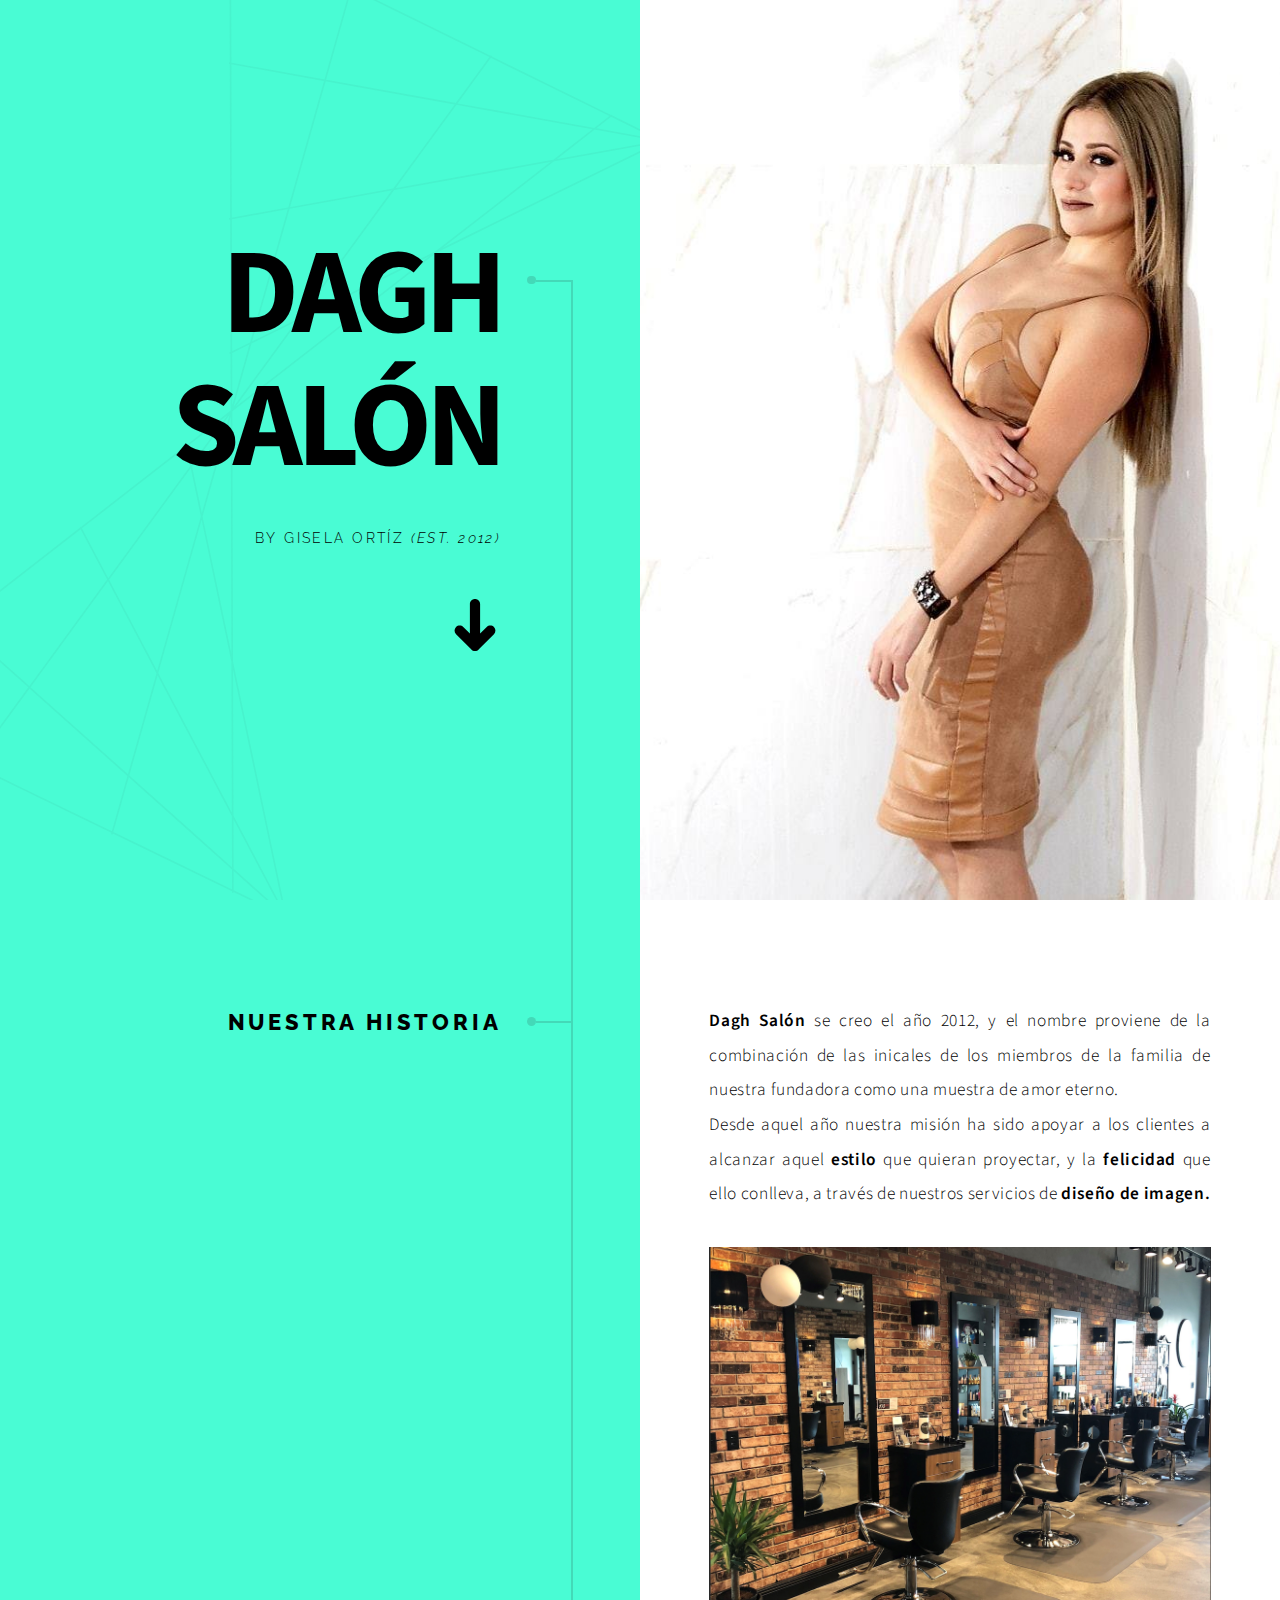
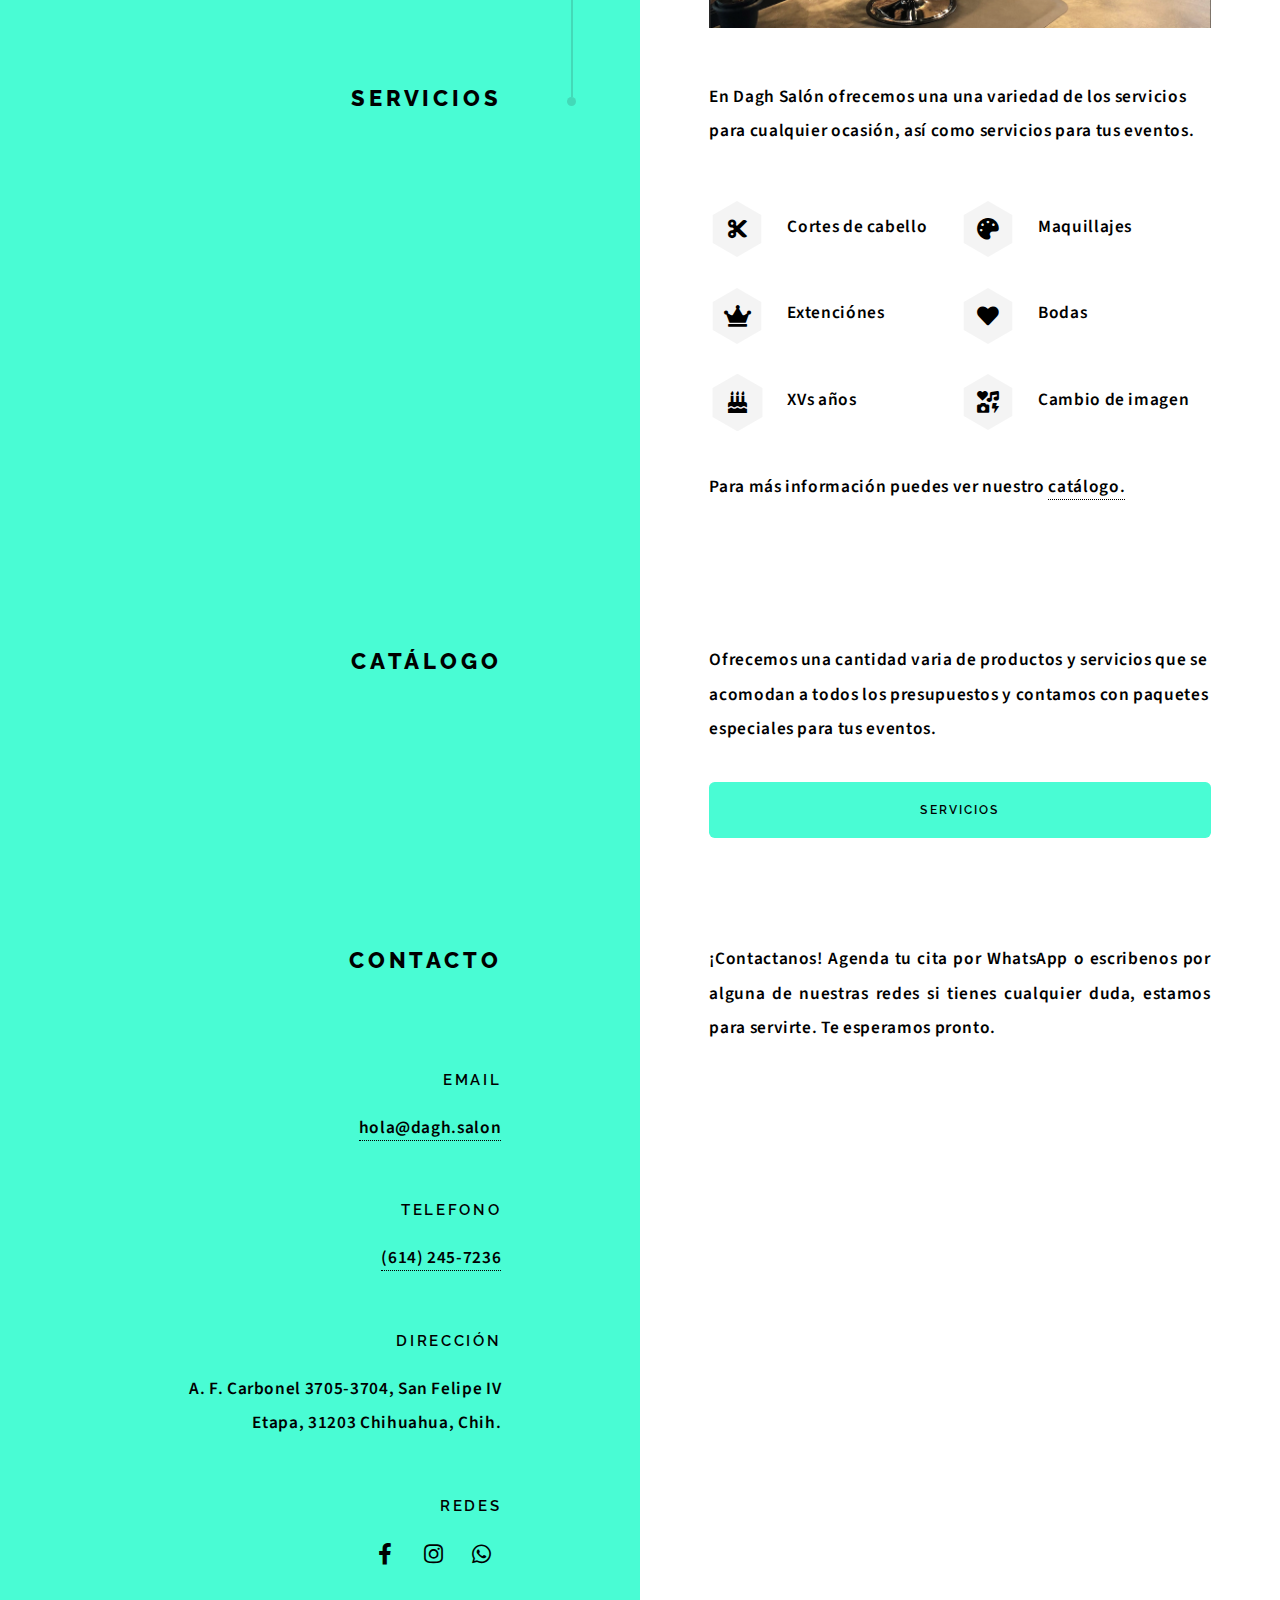
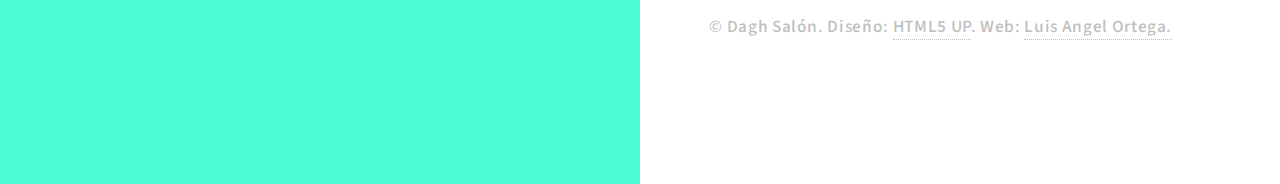
==== commit c7a10328: "🚀 v1!" ====
--- a/index.html
+++ b/index.html
@@ -7,6 +7,30 @@
 		<meta name="description" content="" />
 		<meta name="keywords" content="" />
 		<link rel="stylesheet" href="assets/css/paradigm.css" />
+
+		<!-- Favicons -->
+		<link rel="apple-touch-icon" sizes="180x180" href="public/apple-touch-icon.png">
+		<link rel="icon" type="image/png" sizes="32x32" href="public/favicon-32x32.png">
+		<link rel="icon" type="image/png" sizes="16x16" href="public/favicon-16x16.png">
+		<link rel="manifest" href="public/site.webmanifest">
+
+		<!-- Primary Meta Tags -->
+		<meta name="title" content="Dagh Salón - By Gisela Ortíz">
+		<meta name="description" content="Servicios profesionales y de vanguardia de belleza, para aquellas personas que buscan alta calidad y un trato humano, así como los mejores productos de la ciudad.">
+
+		<!-- Open Graph / Facebook -->
+		<meta property="og:type" content="website">
+		<meta property="og:url" content="https://dagh.salon/">
+		<meta property="og:title" content="Dagh Salón - By Gisela Ortíz">
+		<meta property="og:description" content="Servicios profesionales y de vanguardia de belleza, para aquellas personas que buscan alta calidad y un trato humano, así como los mejores productos de la ciudad.">
+		<meta property="og:image" content="https://raw.githubusercontent.com/LinkSake/dagh/main/images/interior.png">
+
+		<!-- Twitter -->
+		<meta property="twitter:card" content="summary_large_image">
+		<meta property="twitter:url" content="https://dagh.salon/">
+		<meta property="twitter:title" content="Dagh Salón - By Gisela Ortíz">
+		<meta property="twitter:description" content="Servicios profesionales y de vanguardia de belleza, para aquellas personas que buscan alta calidad y un trato humano, así como los mejores productos de la ciudad.">
+		<meta property="twitter:image" content="https://raw.githubusercontent.com/LinkSake/dagh/main/images/interior.png">
 	</head>
 	<body class="is-preload">
 
@@ -24,7 +48,7 @@
 								<i>(Est. 2012)</i>
 							</p>
 							<ul class="actions">
-								<li><a href="#first" class="arrow scrolly"><span class="label">Next</span></a></li>
+								<li><a href="#catalog" class="arrow scrolly"><span class="label">Next</span></a></li>
 							</ul>
 						</header>
 						<div class="content">
@@ -48,7 +72,7 @@
 					</section>
 
 				<!-- Section -->
-					<section>
+					<section class="index-section">
 						<header>
 							<h2>Servicios</h2>
 						</header>
@@ -70,22 +94,25 @@
 					</section>
 
 				<!-- Section -->
-					<section>
+					<section class="index-section">
 						<header>
 							<h2 id="catalog">Catálogo</h2>
 						</header>
 						<div class="content">
 							<p>Ofrecemos una cantidad varia de productos y servicios que se acomodan a todos los presupuestos y contamos con paquetes especiales para tus eventos.</p>
-							<ul class="actions">
-								<li><a href="#" class="button primary large">Servicios</a></li>
-								<li><a href="#" class="button large">Productos</a></li>
-							</ul>
+							<a href="services.html" class="button primary large" style="width: 100%;">
+								Servicios
+							</a>
+							<!-- <ul class="actions"> -->
+								<!-- <li><a href="services.html" class="button primary large">Servicios</a></li> -->
+								<!-- <li><a href="products.html" class="button large">Productos</a></li> -->
+							<!-- </ul> -->
 						</div>
 					</section>
 				<!-- Section -->
-					<section>
+					<section class="index-section">
 						<header>
-							<h2>Contacto</h2>
+							<h2 id="contact">Contacto</h2>
 						</header>
 						<div class="content">
 							<p style="text-align: justify;">¡Contactanos! Agenda tu cita por WhatsApp o escribenos por alguna de nuestras redes si tienes cualquier duda, estamos para servirte. Te esperamos pronto.</p>
--- a/assets/css/paradigm.css
+++ b/assets/css/paradigm.css
@@ -3898,4 +3898,10 @@
 	img.testimony {
 		height: 20em;
 		width: 100%;
-	}+	}
+
+@media (max-width: 450px) {
+	.index-section {
+		margin: 2em !important;
+	}
+}